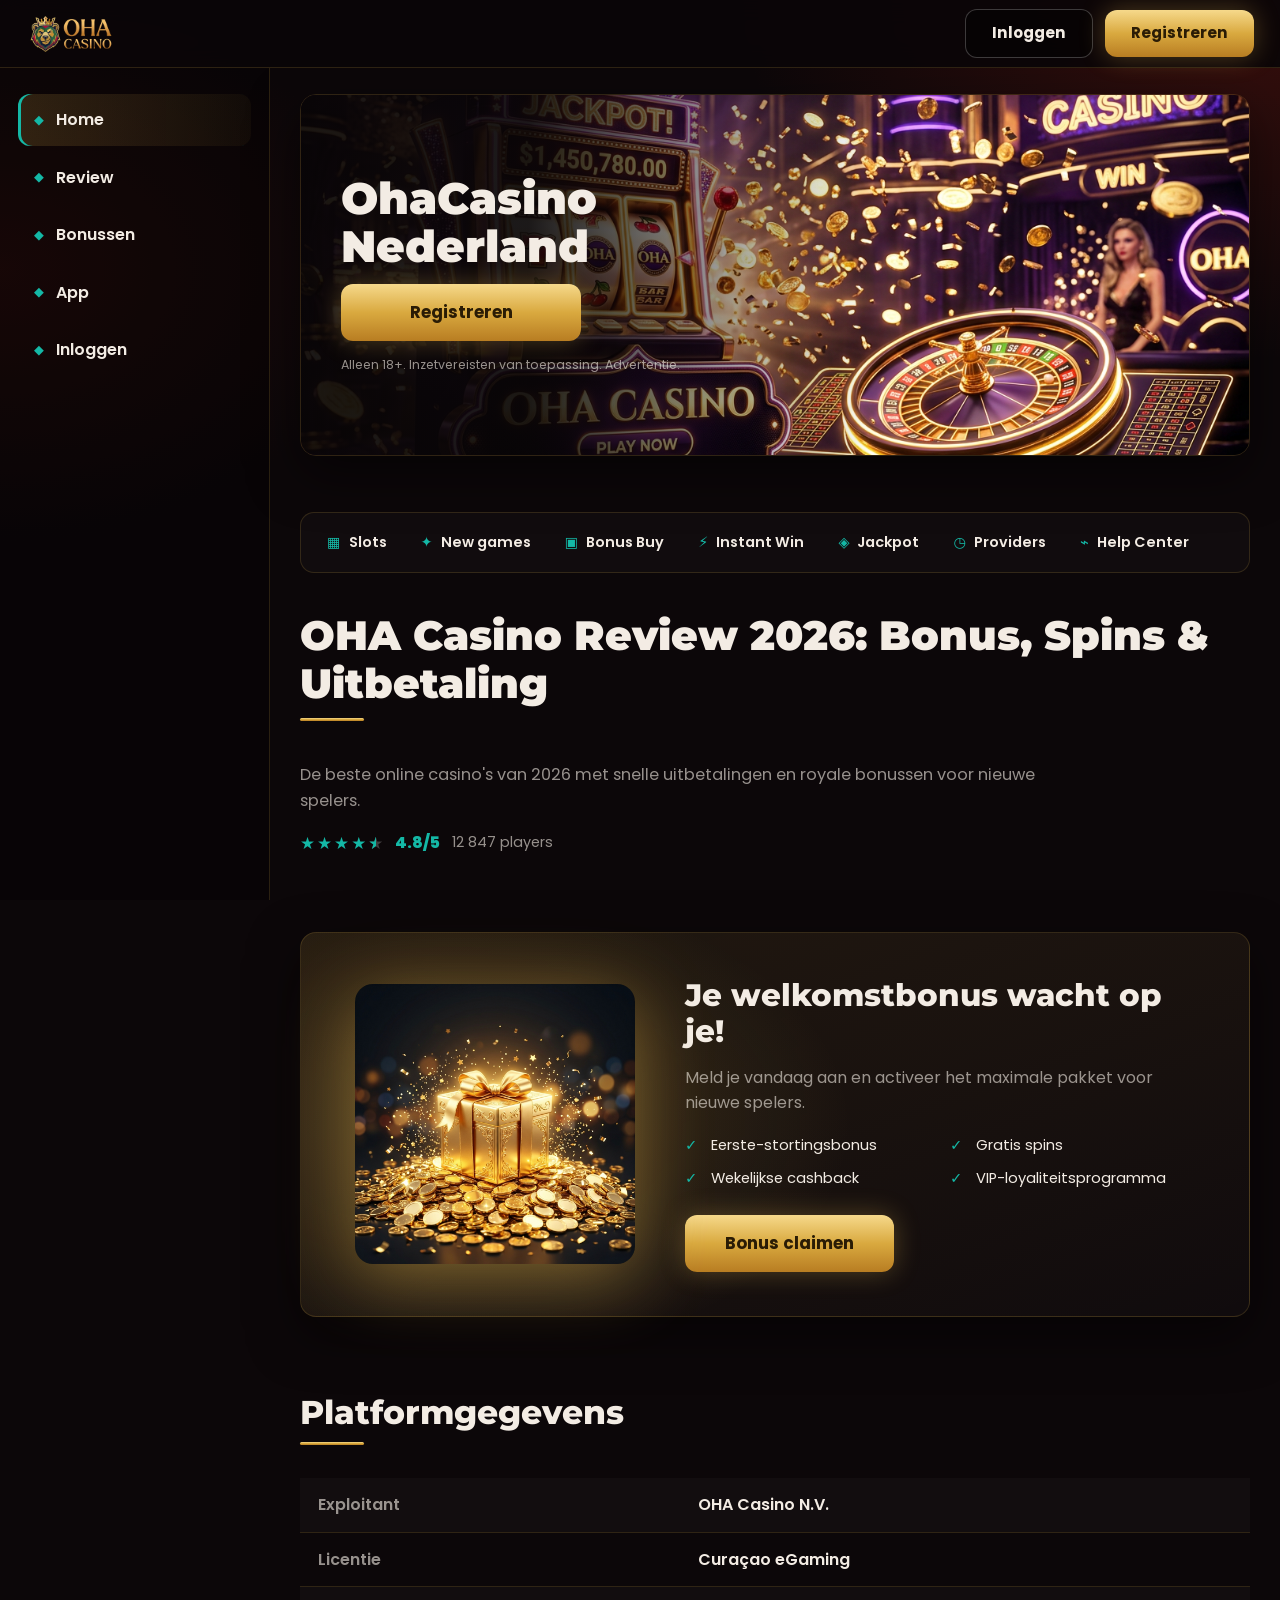
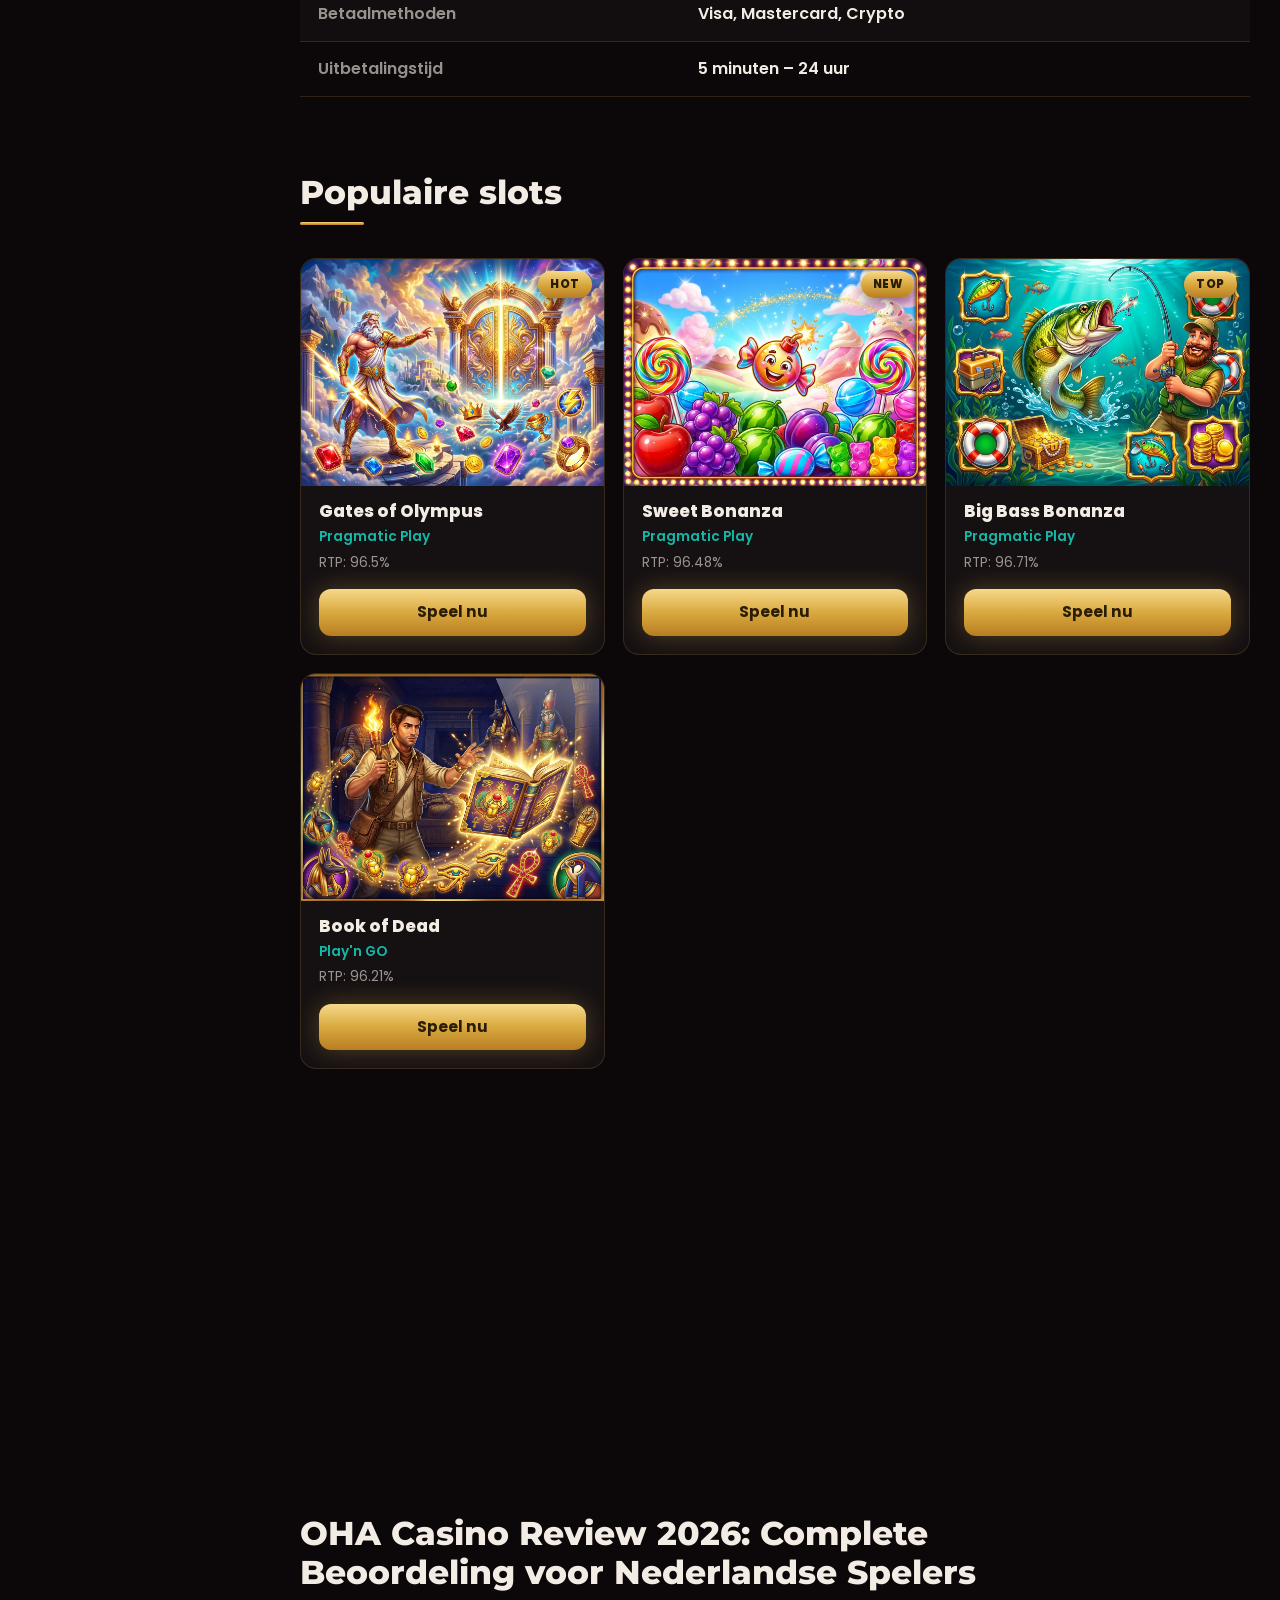
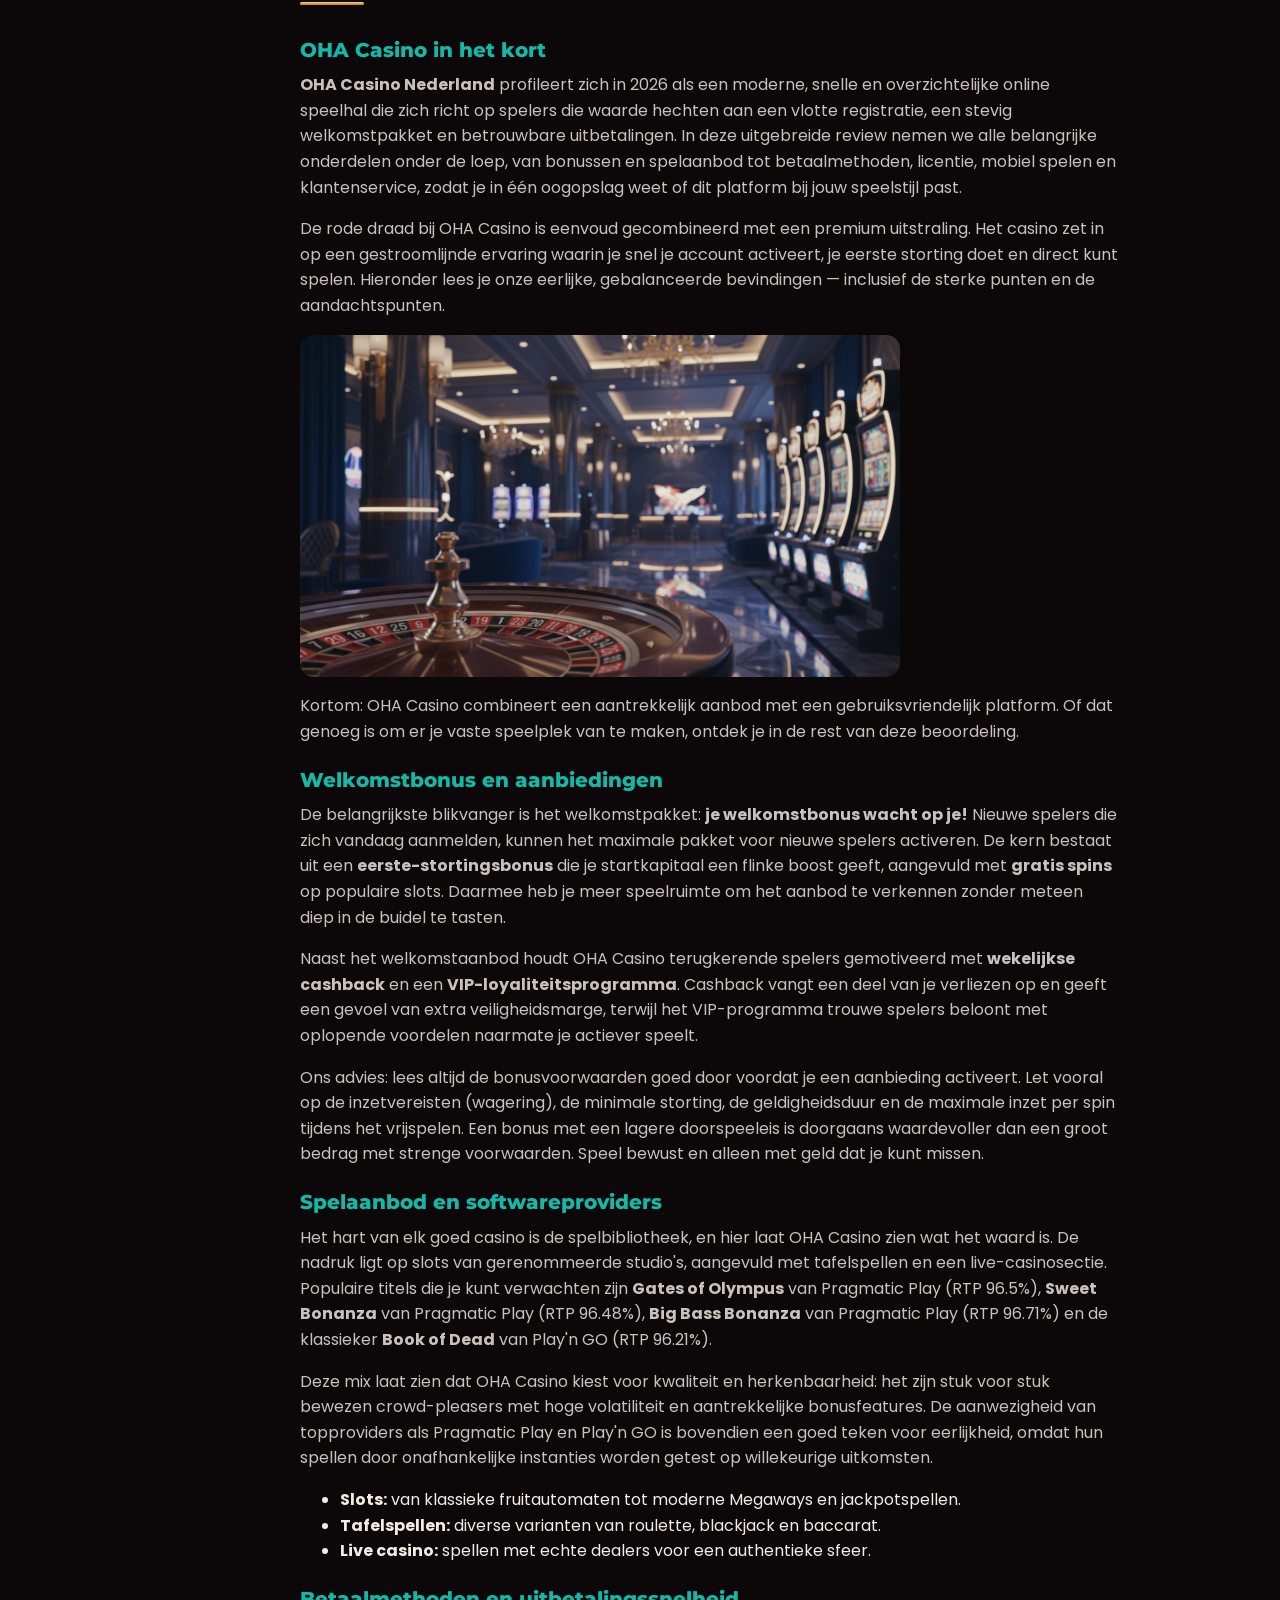
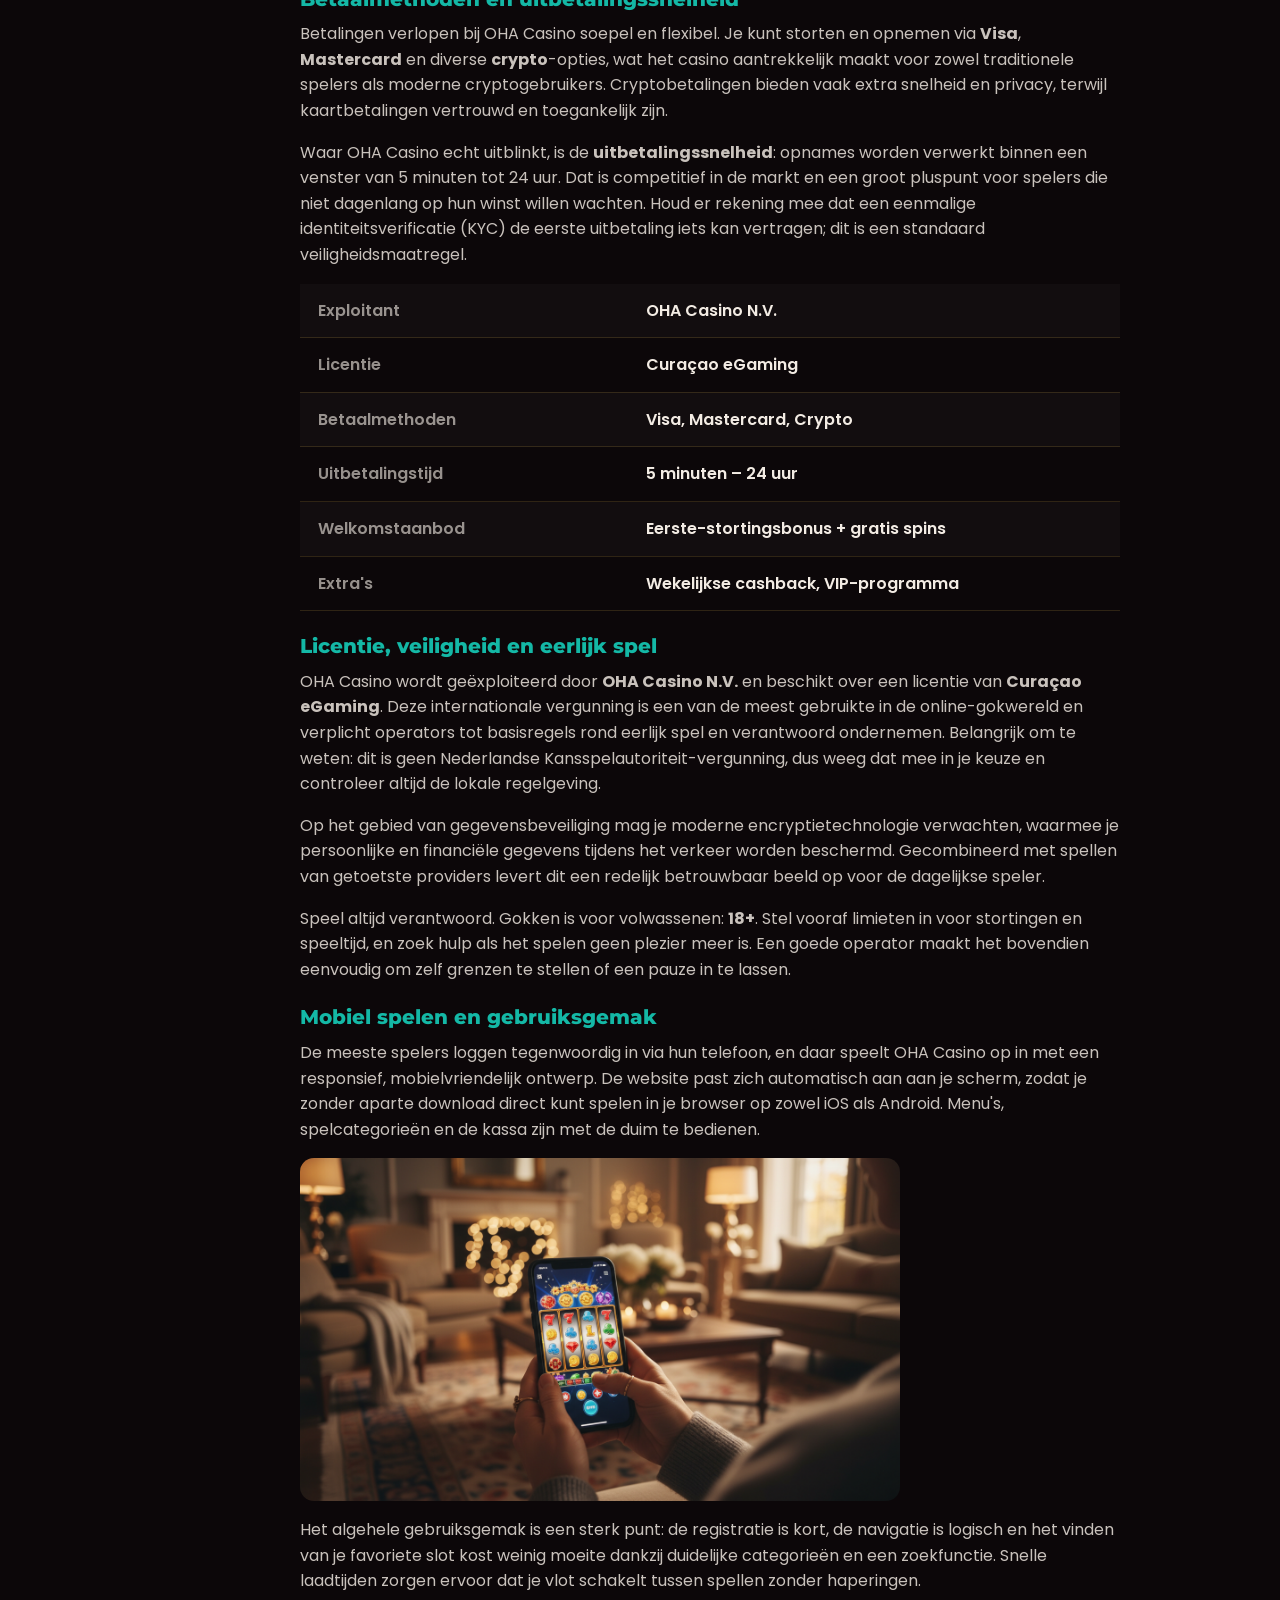
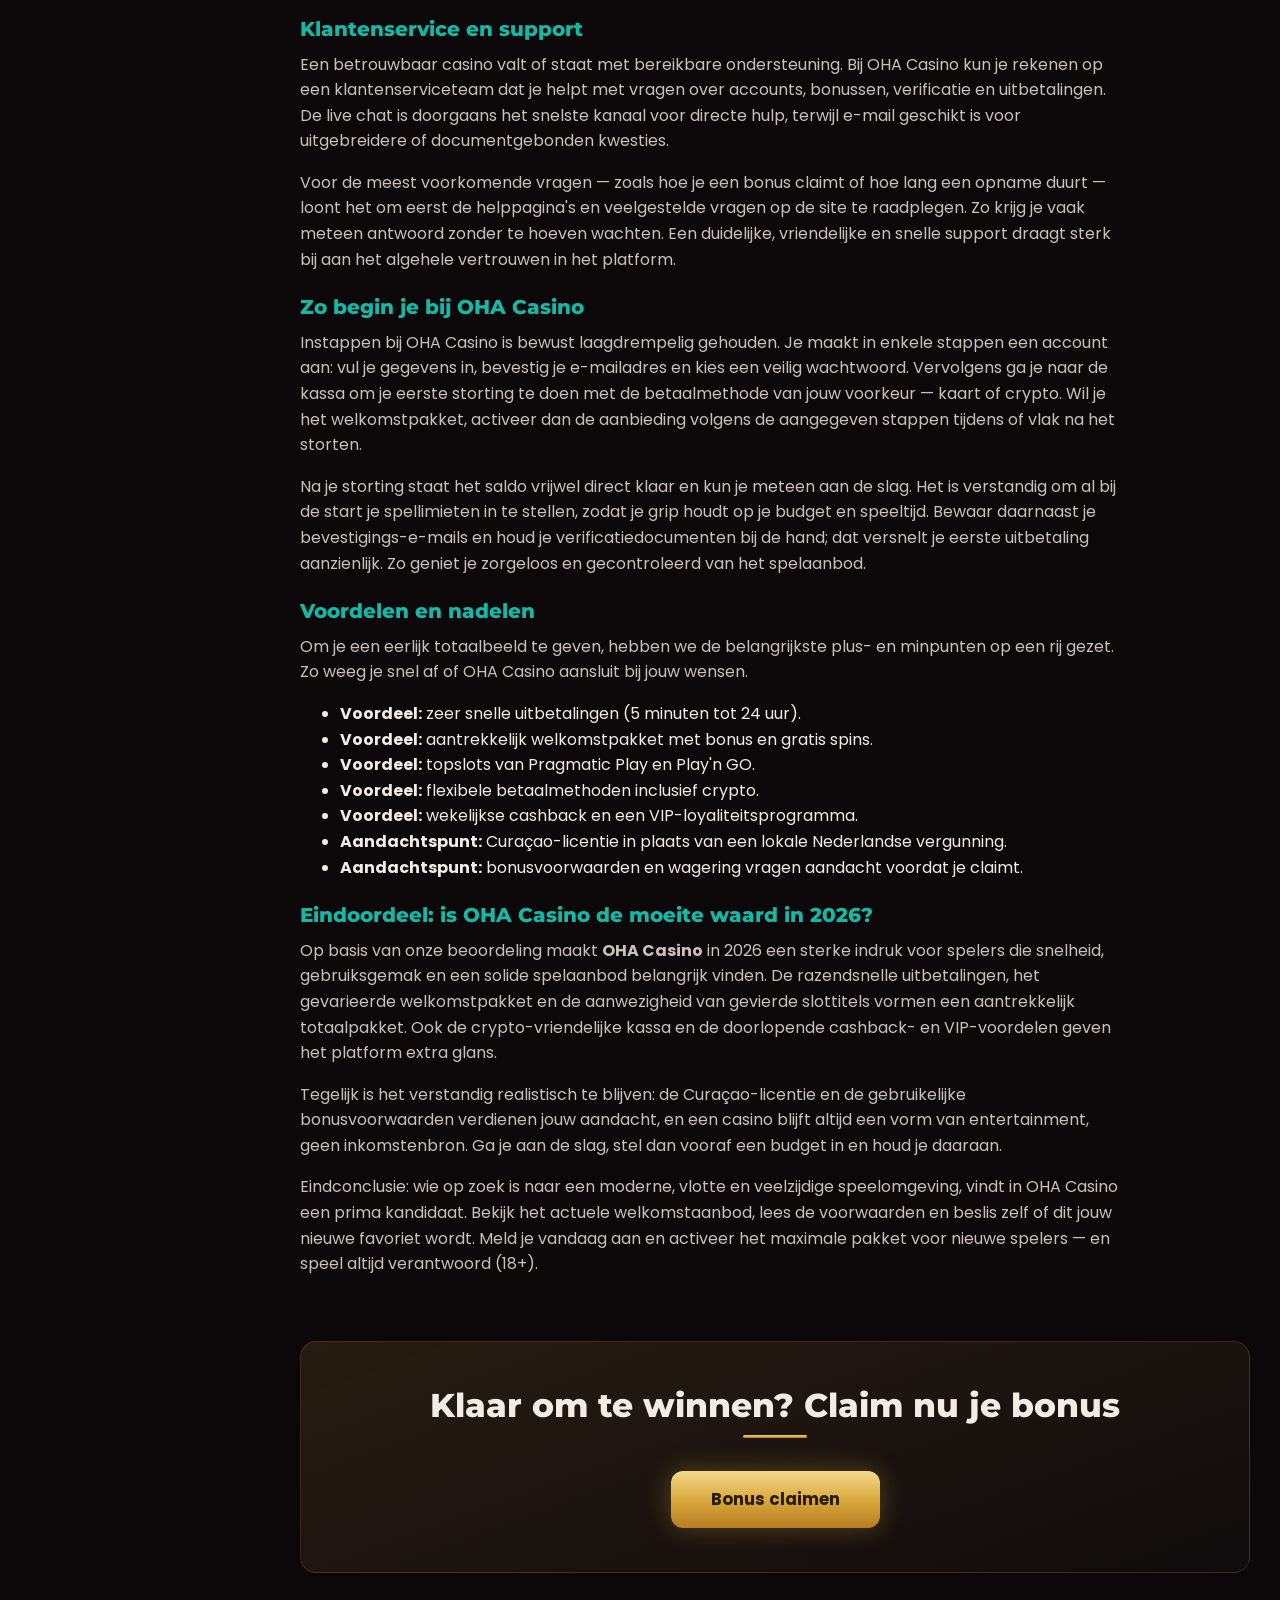
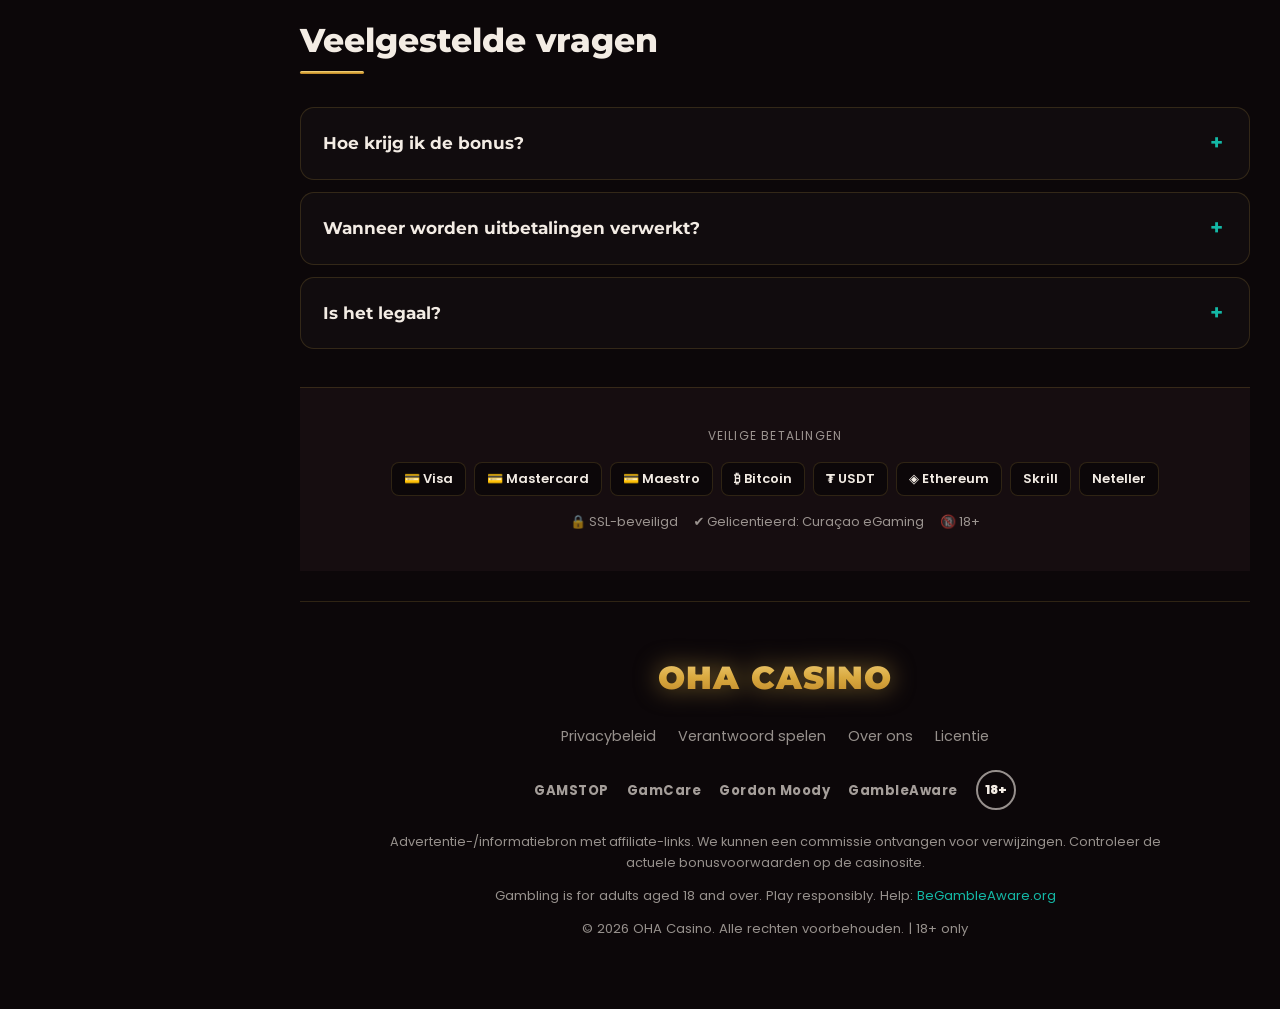
==== nl-nl/index.html @ 47802afe "drop" ====
<!DOCTYPE html>
<html lang="nl-NL">
<head>
  <script>document.documentElement.classList.add('js')</script>
  <meta charset="UTF-8" />
  <meta name="viewport" content="width=device-width, initial-scale=1.0" />
  <title>OHA Casino Review 2026: Bonus, Spins & Uitbetaling</title>
  <meta name="description" content="Ontdek onze OHA Casino review 2026: welkomstbonus, gratis spins, snelle uitbetalingen en topslots. Meld je vandaag aan en pak je nieuwe spelerspakket nu!" />

  <link rel="canonical" href="https://www.drwooow.com/" />
  <link rel="alternate" hreflang="x-default" href="https://www.drwooow.com/" />
  <link rel="alternate" hreflang="nl-NL" href="https://ohacasinoreview.com/nl-nl/" />
  
  <meta property="og:type" content="website" />
  <meta property="og:title" content="OHA Casino Review 2026: Bonus, Spins & Uitbetaling" />
  <meta name="robots" content="noarchive" />
  <meta property="og:description" content="Ontdek onze OHA Casino review 2026: welkomstbonus, gratis spins, snelle uitbetalingen en topslots. Meld je vandaag aan en pak je nieuwe spelerspakket nu!" />
  <meta property="og:url" content="https://ohacasinoreview.com/" />
  <meta property="og:image" content="https://ohacasinoreview.com/img/hero.png" />
  <meta property="og:locale" content="nl_NL" />
  <meta name="twitter:card" content="summary_large_image" />
  <meta name="twitter:title" content="OHA Casino Review 2026: Bonus, Spins & Uitbetaling" />
  <meta name="twitter:description" content="Ontdek onze OHA Casino review 2026: welkomstbonus, gratis spins, snelle uitbetalingen en topslots. Meld je vandaag aan en pak je nieuwe spelerspakket nu!" />
  <meta name="twitter:image" content="https://ohacasinoreview.com/img/hero.png" />
  <script type="application/ld+json">{"@context":"https://schema.org","@graph":[{"@type":"Organization","name":"OHA Casino","description":"OHA Casino: eerlijke review 2026, welkomstbonus, snelle uitbetalingen en de beste gelicentieerde casino's. Registreer in een minuut.","url":"https://ohacasinoreview.com/","logo":"https://ohacasinoreview.com/img/logo.png"},{"@type":"FAQPage","mainEntity":[{"@type":"Question","name":"Hoe krijg ik de bonus?","acceptedAnswer":{"@type":"Answer","text":"Meld je aan via de knop en doe je eerste storting — de bonus wordt automatisch bijgeschreven."}},{"@type":"Question","name":"Wanneer worden uitbetalingen verwerkt?","acceptedAnswer":{"@type":"Answer","text":"Opnames duren meestal 5 minuten tot 24 uur."}},{"@type":"Question","name":"Is het legaal?","acceptedAnswer":{"@type":"Answer","text":"We vermelden alleen gelicentieerde casino's. Gokken is alleen voor 18+."}}]}]}</script>
  <link rel="icon" href="img/favicon.png" />
  <link rel="preconnect" href="https://fonts.googleapis.com" />
  <link rel="preconnect" href="https://fonts.gstatic.com" crossorigin />
  <link rel="stylesheet" href="https://fonts.googleapis.com/css2?family=Poppins:wght@400;500;600;700;800&family=Montserrat:wght@700;800;900&display=swap" />
  <link rel="stylesheet" href="/style.css" />
  
<style>
.xbar{position:relative;display:flex;align-items:center;justify-content:center;gap:8px 12px;flex-wrap:wrap;padding:11px 42px;background:linear-gradient(90deg,var(--primary,#f0c040),var(--accent,#e23b5a));color:#111;font-size:14px;font-weight:600;text-align:center;line-height:1.35}
.xbar-code{display:inline-flex;align-items:center;gap:6px;background:rgba(0,0,0,.22);color:#fff;border:1px dashed rgba(255,255,255,.55);padding:3px 11px;border-radius:7px;letter-spacing:1px;font:inherit;font-weight:800;cursor:pointer}
.xbar-code:hover{background:rgba(0,0,0,.34)}
.xbar-code .ci{font-size:12px;opacity:.85}
.xbar-btn{background:#111;color:#fff;padding:7px 16px;border-radius:999px;text-decoration:none;font-weight:700;font-size:13px;white-space:nowrap}
.xbar-x{position:absolute;right:12px;top:9px;background:transparent;border:none;color:inherit;font-size:22px;line-height:1;cursor:pointer;opacity:.65}
.xbar-hide{display:none!important}
.xtrust{padding:32px 5vw;background:var(--bg-soft,#1d1530);border-top:1px solid var(--border,rgba(255,255,255,.08))}
.xtrust-inner{max-width:1100px;margin:0 auto;display:flex;flex-direction:column;gap:16px;align-items:center;text-align:center}
.xtrust-title{font-size:12px;text-transform:uppercase;letter-spacing:1.2px;color:var(--muted,#8b82a0)}
.xpay{display:flex;flex-wrap:wrap;gap:8px;justify-content:center}
.xpay span{background:var(--bg,#120c1c);border:1px solid var(--border,rgba(255,255,255,.14));border-radius:8px;padding:6px 12px;font-size:13px;font-weight:600;color:var(--text,#ece8f5)}
.xbadges{display:flex;flex-wrap:wrap;gap:16px;justify-content:center;align-items:center;color:var(--muted,#9a92ac);font-size:13px}
.xbadges .xb{display:inline-flex;align-items:center;gap:6px}
@media(max-width:600px){.xbar{font-size:12.5px;padding:10px 38px 12px}.xbar-txt{flex-basis:100%}.xbar-x{right:8px;top:8px}}
</style><style id="color-override">:root{--primary:#14b8a6;--accent:#38bdf8;}</style><style>.logo .xlogo{height:36px;width:auto;max-width:190px;object-fit:contain;display:inline-block;vertical-align:middle}.logo.has-logo .brand-name,.logo.has-logo .logo-mark{display:none}</style></head>
<body>
  <!-- Top header bar -->
  <header class="site-header">
    <div class="header-inner">
      <a class="logo has-logo" href="#"><img class="xlogo" src="/img/logo.webp" alt="OHA Casino"><span class="brand-name">OHA Casino</span></a>
      <div class="header-actions">
        <a class="btn btn-ghost" href="https://xtsplkmost.com/8BPU?sub1=ohacasinoreview.com" rel="nofollow noopener" target="_blank">Inloggen</a>
        <a class="btn btn-primary" href="https://xtsplkmost.com/8BPU?sub1=ohacasinoreview.com" rel="nofollow noopener" target="_blank">Registreren</a>
      </div>
      <button class="nav-burger" type="button" aria-label="Menu" aria-expanded="false" aria-controls="site-nav">
        <span class="burger-open">☰</span>
        <span class="burger-close">✕</span>
      </button>
    </div>
  </header>

  <div class="layout">
    <!-- Left sidebar -->
    <aside class="sidebar" id="site-nav">
      <a class="logo sidebar-logo" href="#"><span class="brand-name">OHA Casino</span></a>
      <nav class="side-nav">
        
        <a href="index.html"><span class="ico">◆</span><span>Home</span></a>
        
        <a href="review.html"><span class="ico">◆</span><span>Review</span></a>
        
        <a href="bonuses.html"><span class="ico">◆</span><span>Bonussen</span></a>
        
        <a href="app.html"><span class="ico">◆</span><span>App</span></a>
        
        <a href="login.html"><span class="ico">◆</span><span>Inloggen</span></a>
        
      </nav>
    </aside>

    <!-- Main content column -->
    <main class="main">

      <!-- HERO banner -->
      <section class="hero reveal">
        <div class="hero-banner">
          <img class="hero-bg" src="/img/hero.png" alt="OHA Casino" />
          <div class="hero-overlay">
            <div class="hero-title">OhaCasino Nederland</div>
            <a class="btn btn-primary btn-lg pulse" href="https://xtsplkmost.com/8BPU?sub1=ohacasinoreview.com" rel="nofollow noopener" target="_blank">Registreren</a>
            <p class="terms">Alleen 18+. Inzetvereisten van toepassing. Advertentie.</p>
          </div>
        </div>
      </section>

      <!-- Category chips (theme-static quick links) -->
      <nav class="chip-bar" aria-label="Game categories">
        <a class="chip" href="https://xtsplkmost.com/8BPU?sub1=ohacasinoreview.com" rel="nofollow noopener" target="_blank"><span class="ico">▦</span> Slots</a>
        <a class="chip" href="https://xtsplkmost.com/8BPU?sub1=ohacasinoreview.com" rel="nofollow noopener" target="_blank"><span class="ico">✦</span> New games</a>
        <a class="chip" href="https://xtsplkmost.com/8BPU?sub1=ohacasinoreview.com" rel="nofollow noopener" target="_blank"><span class="ico">▣</span> Bonus Buy</a>
        <a class="chip" href="https://xtsplkmost.com/8BPU?sub1=ohacasinoreview.com" rel="nofollow noopener" target="_blank"><span class="ico">⚡</span> Instant Win</a>
        <a class="chip" href="https://xtsplkmost.com/8BPU?sub1=ohacasinoreview.com" rel="nofollow noopener" target="_blank"><span class="ico">◈</span> Jackpot</a>
        <a class="chip" href="https://xtsplkmost.com/8BPU?sub1=ohacasinoreview.com" rel="nofollow noopener" target="_blank"><span class="ico">◷</span> Providers</a>
        <a class="chip" href="https://xtsplkmost.com/8BPU?sub1=ohacasinoreview.com" rel="nofollow noopener" target="_blank"><span class="ico">⌁</span> Help Center</a>
      </nav>

      <!-- ARTICLE intro -->
      <section class="article-intro reveal">
        <h1 class="big-title">OHA Casino Review 2026: Bonus, Spins & Uitbetaling</h1>
        <p class="lead">De beste online casino's van 2026 met snelle uitbetalingen en royale bonussen voor nieuwe spelers.</p>
        <div class="rating-row">
          <div class="stars" data-rating="4.8"></div>
          <span class="rating-num">4.8/5</span>
          <span class="rating-count">12 847 players</span>
        </div>
      </section>


      <!-- BONUS BLOCK -->
      <section class="bonus-block reveal" id="bonus">
        <div class="bonus-block-inner">
          <div class="bonus-media">
            <img src="/img/bonus.png" alt="Je welkomstbonus wacht op je!" />
          </div>
          <div class="bonus-content">
            <h2>Je welkomstbonus wacht op je!</h2>
            <p class="bonus-block-text">Meld je vandaag aan en activeer het maximale pakket voor nieuwe spelers.</p>
            <ul class="bonus-list">
              
              <li>Eerste-stortingsbonus</li>
              
              <li>Gratis spins</li>
              
              <li>Wekelijkse cashback</li>
              
              <li>VIP-loyaliteitsprogramma</li>
              
            </ul>
            <a class="btn btn-primary btn-lg" href="https://xtsplkmost.com/8BPU?sub1=ohacasinoreview.com" rel="nofollow noopener" target="_blank">Bonus claimen</a>
          </div>
        </div>
      </section>

      <!-- SPECS -->
      <section class="specs reveal">
        <h2>Platformgegevens</h2>
        <div class="specs-wrap">
          <table class="specs-table">
            <tbody>
              
              <tr>
                <th>Exploitant</th>
                <td>OHA Casino N.V.</td>
              </tr>
              
              <tr>
                <th>Licentie</th>
                <td>Curaçao eGaming</td>
              </tr>
              
              <tr>
                <th>Betaalmethoden</th>
                <td>Visa, Mastercard, Crypto</td>
              </tr>
              
              <tr>
                <th>Uitbetalingstijd</th>
                <td>5 minuten – 24 uur</td>
              </tr>
              
            </tbody>
          </table>
        </div>
      </section>

      <!-- POPULAR SLOTS -->
      <section class="slots reveal" id="top">
        <h2>Populaire slots</h2>
        <div class="slots-grid">
          
          <article class="slot-card">
            <div class="slot-thumb">
              <img src="/img/slot1.png" alt="Gates of Olympus" />
              <span class="slot-badge">HOT</span>
            </div>
            <div class="slot-info">
              <h3>Gates of Olympus</h3>
              <span class="slot-provider">Pragmatic Play</span>
              <span class="slot-rtp">RTP: 96.5%</span>
            </div>
            <a class="btn btn-primary slot-cta" href="https://xtsplkmost.com/8BPU?sub1=ohacasinoreview.com" rel="nofollow noopener" target="_blank">Speel nu</a>
          </article>
          
          <article class="slot-card">
            <div class="slot-thumb">
              <img src="/img/slot2.png" alt="Sweet Bonanza" />
              <span class="slot-badge">NEW</span>
            </div>
            <div class="slot-info">
              <h3>Sweet Bonanza</h3>
              <span class="slot-provider">Pragmatic Play</span>
              <span class="slot-rtp">RTP: 96.48%</span>
            </div>
            <a class="btn btn-primary slot-cta" href="https://xtsplkmost.com/8BPU?sub1=ohacasinoreview.com" rel="nofollow noopener" target="_blank">Speel nu</a>
          </article>
          
          <article class="slot-card">
            <div class="slot-thumb">
              <img src="/img/slot3.png" alt="Big Bass Bonanza" />
              <span class="slot-badge">TOP</span>
            </div>
            <div class="slot-info">
              <h3>Big Bass Bonanza</h3>
              <span class="slot-provider">Pragmatic Play</span>
              <span class="slot-rtp">RTP: 96.71%</span>
            </div>
            <a class="btn btn-primary slot-cta" href="https://xtsplkmost.com/8BPU?sub1=ohacasinoreview.com" rel="nofollow noopener" target="_blank">Speel nu</a>
          </article>
          
          <article class="slot-card">
            <div class="slot-thumb">
              <img src="/img/slot4.png" alt="Book of Dead" />
              
            </div>
            <div class="slot-info">
              <h3>Book of Dead</h3>
              <span class="slot-provider">Play'n GO</span>
              <span class="slot-rtp">RTP: 96.21%</span>
            </div>
            <a class="btn btn-primary slot-cta" href="https://xtsplkmost.com/8BPU?sub1=ohacasinoreview.com" rel="nofollow noopener" target="_blank">Speel nu</a>
          </article>
          
        </div>
      </section>

      <!-- REVIEWS -->
      <section class="reviews reveal" id="reviews">
        <h2>Wat spelers zeggen</h2>
        <div class="reviews-grid">
          
          <article class="review-card">
            <div class="review-head">
              <div class="avatar">AM</div>
              <div class="review-meta">
                <span class="review-name">Alex M.</span>
                <span class="review-date"></span>
              </div>
            </div>
            <div class="stars" data-rating="5"></div>
            <p class="review-text">Mijn winst binnen 10 minuten opgenomen. Bonus makkelijk vrij te spelen, alles eerlijk.</p>
          </article>
          
          <article class="review-card">
            <div class="review-head">
              <div class="avatar">MK</div>
              <div class="review-meta">
                <span class="review-name">Marina K.</span>
                <span class="review-date"></span>
              </div>
            </div>
            <div class="stars" data-rating="5"></div>
            <p class="review-text">Enorme selectie slots en 24/7 support. Aanrader voor beginners.</p>
          </article>
          
          <article class="review-card">
            <div class="review-head">
              <div class="avatar">DV</div>
              <div class="review-meta">
                <span class="review-name">Dmitry V.</span>
                <span class="review-date"></span>
              </div>
            </div>
            <div class="stars" data-rating="4"></div>
            <p class="review-text">Gratis spins kwamen direct na de storting. Mobiele versie is top.</p>
          </article>
          
        </div>
      </section>

      <!-- ARTICLE -->
      <section class="article reveal">
        <h2 class="article-title">OHA Casino Review 2026: Complete Beoordeling voor Nederlandse Spelers</h2>
        
        <div class="article-block">
          <h3>OHA Casino in het kort</h3>
          <p><strong>OHA Casino Nederland</strong> profileert zich in 2026 als een moderne, snelle en overzichtelijke online speelhal die zich richt op spelers die waarde hechten aan een vlotte registratie, een stevig welkomstpakket en betrouwbare uitbetalingen. In deze uitgebreide review nemen we alle belangrijke onderdelen onder de loep, van bonussen en spelaanbod tot betaalmethoden, licentie, mobiel spelen en klantenservice, zodat je in één oogopslag weet of dit platform bij jouw speelstijl past.</p><p>De rode draad bij OHA Casino is eenvoud gecombineerd met een premium uitstraling. Het casino zet in op een gestroomlijnde ervaring waarin je snel je account activeert, je eerste storting doet en direct kunt spelen. Hieronder lees je onze eerlijke, gebalanceerde bevindingen — inclusief de sterke punten en de aandachtspunten.</p><img src="/img/home_article1.png" alt="Sfeervolle premium online casino omgeving met roulette en speelautomaten" style="width:100%;max-width:600px;border-radius:14px;margin:16px 0;display:block" /><p>Kortom: OHA Casino combineert een aantrekkelijk aanbod met een gebruiksvriendelijk platform. Of dat genoeg is om er je vaste speelplek van te maken, ontdek je in de rest van deze beoordeling.</p>
        </div>
        
        <div class="article-block">
          <h3>Welkomstbonus en aanbiedingen</h3>
          <p>De belangrijkste blikvanger is het welkomstpakket: <strong>je welkomstbonus wacht op je!</strong> Nieuwe spelers die zich vandaag aanmelden, kunnen het maximale pakket voor nieuwe spelers activeren. De kern bestaat uit een <strong>eerste-stortingsbonus</strong> die je startkapitaal een flinke boost geeft, aangevuld met <strong>gratis spins</strong> op populaire slots. Daarmee heb je meer speelruimte om het aanbod te verkennen zonder meteen diep in de buidel te tasten.</p><p>Naast het welkomstaanbod houdt OHA Casino terugkerende spelers gemotiveerd met <strong>wekelijkse cashback</strong> en een <strong>VIP-loyaliteitsprogramma</strong>. Cashback vangt een deel van je verliezen op en geeft een gevoel van extra veiligheidsmarge, terwijl het VIP-programma trouwe spelers beloont met oplopende voordelen naarmate je actiever speelt.</p><p>Ons advies: lees altijd de bonusvoorwaarden goed door voordat je een aanbieding activeert. Let vooral op de inzetvereisten (wagering), de minimale storting, de geldigheidsduur en de maximale inzet per spin tijdens het vrijspelen. Een bonus met een lagere doorspeeleis is doorgaans waardevoller dan een groot bedrag met strenge voorwaarden. Speel bewust en alleen met geld dat je kunt missen.</p>
        </div>
        
        <div class="article-block">
          <h3>Spelaanbod en softwareproviders</h3>
          <p>Het hart van elk goed casino is de spelbibliotheek, en hier laat OHA Casino zien wat het waard is. De nadruk ligt op slots van gerenommeerde studio's, aangevuld met tafelspellen en een live-casinosectie. Populaire titels die je kunt verwachten zijn <strong>Gates of Olympus</strong> van Pragmatic Play (RTP 96.5%), <strong>Sweet Bonanza</strong> van Pragmatic Play (RTP 96.48%), <strong>Big Bass Bonanza</strong> van Pragmatic Play (RTP 96.71%) en de klassieker <strong>Book of Dead</strong> van Play'n GO (RTP 96.21%).</p><p>Deze mix laat zien dat OHA Casino kiest voor kwaliteit en herkenbaarheid: het zijn stuk voor stuk bewezen crowd-pleasers met hoge volatiliteit en aantrekkelijke bonusfeatures. De aanwezigheid van topproviders als Pragmatic Play en Play'n GO is bovendien een goed teken voor eerlijkheid, omdat hun spellen door onafhankelijke instanties worden getest op willekeurige uitkomsten.</p><ul><li><strong>Slots:</strong> van klassieke fruitautomaten tot moderne Megaways en jackpotspellen.</li><li><strong>Tafelspellen:</strong> diverse varianten van roulette, blackjack en baccarat.</li><li><strong>Live casino:</strong> spellen met echte dealers voor een authentieke sfeer.</li></ul>
        </div>
        
        <div class="article-block">
          <h3>Betaalmethoden en uitbetalingssnelheid</h3>
          <p>Betalingen verlopen bij OHA Casino soepel en flexibel. Je kunt storten en opnemen via <strong>Visa</strong>, <strong>Mastercard</strong> en diverse <strong>crypto</strong>-opties, wat het casino aantrekkelijk maakt voor zowel traditionele spelers als moderne cryptogebruikers. Cryptobetalingen bieden vaak extra snelheid en privacy, terwijl kaartbetalingen vertrouwd en toegankelijk zijn.</p><p>Waar OHA Casino echt uitblinkt, is de <strong>uitbetalingssnelheid</strong>: opnames worden verwerkt binnen een venster van 5 minuten tot 24 uur. Dat is competitief in de markt en een groot pluspunt voor spelers die niet dagenlang op hun winst willen wachten. Houd er rekening mee dat een eenmalige identiteitsverificatie (KYC) de eerste uitbetaling iets kan vertragen; dit is een standaard veiligheidsmaatregel.</p><table class="specs-table"><tbody><tr><th>Exploitant</th><td>OHA Casino N.V.</td></tr><tr><th>Licentie</th><td>Curaçao eGaming</td></tr><tr><th>Betaalmethoden</th><td>Visa, Mastercard, Crypto</td></tr><tr><th>Uitbetalingstijd</th><td>5 minuten – 24 uur</td></tr><tr><th>Welkomstaanbod</th><td>Eerste-stortingsbonus + gratis spins</td></tr><tr><th>Extra's</th><td>Wekelijkse cashback, VIP-programma</td></tr></tbody></table>
        </div>
        
        <div class="article-block">
          <h3>Licentie, veiligheid en eerlijk spel</h3>
          <p>OHA Casino wordt geëxploiteerd door <strong>OHA Casino N.V.</strong> en beschikt over een licentie van <strong>Curaçao eGaming</strong>. Deze internationale vergunning is een van de meest gebruikte in de online-gokwereld en verplicht operators tot basisregels rond eerlijk spel en verantwoord ondernemen. Belangrijk om te weten: dit is geen Nederlandse Kansspelautoriteit-vergunning, dus weeg dat mee in je keuze en controleer altijd de lokale regelgeving.</p><p>Op het gebied van gegevensbeveiliging mag je moderne encryptietechnologie verwachten, waarmee je persoonlijke en financiële gegevens tijdens het verkeer worden beschermd. Gecombineerd met spellen van getoetste providers levert dit een redelijk betrouwbaar beeld op voor de dagelijkse speler.</p><p>Speel altijd verantwoord. Gokken is voor volwassenen: <strong>18+</strong>. Stel vooraf limieten in voor stortingen en speeltijd, en zoek hulp als het spelen geen plezier meer is. Een goede operator maakt het bovendien eenvoudig om zelf grenzen te stellen of een pauze in te lassen.</p>
        </div>
        
        <div class="article-block">
          <h3>Mobiel spelen en gebruiksgemak</h3>
          <p>De meeste spelers loggen tegenwoordig in via hun telefoon, en daar speelt OHA Casino op in met een responsief, mobielvriendelijk ontwerp. De website past zich automatisch aan aan je scherm, zodat je zonder aparte download direct kunt spelen in je browser op zowel iOS als Android. Menu's, spelcategorieën en de kassa zijn met de duim te bedienen.</p><img src="/img/home_article2.png" alt="Speler geniet van mobiel casinospel op een smartphone in een luxe interieur" style="width:100%;max-width:600px;border-radius:14px;margin:16px 0;display:block" /><p>Het algehele gebruiksgemak is een sterk punt: de registratie is kort, de navigatie is logisch en het vinden van je favoriete slot kost weinig moeite dankzij duidelijke categorieën en een zoekfunctie. Snelle laadtijden zorgen ervoor dat je vlot schakelt tussen spellen zonder haperingen.</p>
        </div>
        
        <div class="article-block">
          <h3>Klantenservice en support</h3>
          <p>Een betrouwbaar casino valt of staat met bereikbare ondersteuning. Bij OHA Casino kun je rekenen op een klantenserviceteam dat je helpt met vragen over accounts, bonussen, verificatie en uitbetalingen. De live chat is doorgaans het snelste kanaal voor directe hulp, terwijl e-mail geschikt is voor uitgebreidere of documentgebonden kwesties.</p><p>Voor de meest voorkomende vragen — zoals hoe je een bonus claimt of hoe lang een opname duurt — loont het om eerst de helppagina's en veelgestelde vragen op de site te raadplegen. Zo krijg je vaak meteen antwoord zonder te hoeven wachten. Een duidelijke, vriendelijke en snelle support draagt sterk bij aan het algehele vertrouwen in het platform.</p>
        </div>
        
        <div class="article-block">
          <h3>Zo begin je bij OHA Casino</h3>
          <p>Instappen bij OHA Casino is bewust laagdrempelig gehouden. Je maakt in enkele stappen een account aan: vul je gegevens in, bevestig je e-mailadres en kies een veilig wachtwoord. Vervolgens ga je naar de kassa om je eerste storting te doen met de betaalmethode van jouw voorkeur — kaart of crypto. Wil je het welkomstpakket, activeer dan de aanbieding volgens de aangegeven stappen tijdens of vlak na het storten.</p><p>Na je storting staat het saldo vrijwel direct klaar en kun je meteen aan de slag. Het is verstandig om al bij de start je spellimieten in te stellen, zodat je grip houdt op je budget en speeltijd. Bewaar daarnaast je bevestigings-e-mails en houd je verificatiedocumenten bij de hand; dat versnelt je eerste uitbetaling aanzienlijk. Zo geniet je zorgeloos en gecontroleerd van het spelaanbod.</p>
        </div>
        
        <div class="article-block">
          <h3>Voordelen en nadelen</h3>
          <p>Om je een eerlijk totaalbeeld te geven, hebben we de belangrijkste plus- en minpunten op een rij gezet. Zo weeg je snel af of OHA Casino aansluit bij jouw wensen.</p><ul><li><strong>Voordeel:</strong> zeer snelle uitbetalingen (5 minuten tot 24 uur).</li><li><strong>Voordeel:</strong> aantrekkelijk welkomstpakket met bonus en gratis spins.</li><li><strong>Voordeel:</strong> topslots van Pragmatic Play en Play'n GO.</li><li><strong>Voordeel:</strong> flexibele betaalmethoden inclusief crypto.</li><li><strong>Voordeel:</strong> wekelijkse cashback en een VIP-loyaliteitsprogramma.</li><li><strong>Aandachtspunt:</strong> Curaçao-licentie in plaats van een lokale Nederlandse vergunning.</li><li><strong>Aandachtspunt:</strong> bonusvoorwaarden en wagering vragen aandacht voordat je claimt.</li></ul>
        </div>
        
        <div class="article-block">
          <h3>Eindoordeel: is OHA Casino de moeite waard in 2026?</h3>
          <p>Op basis van onze beoordeling maakt <strong>OHA Casino</strong> in 2026 een sterke indruk voor spelers die snelheid, gebruiksgemak en een solide spelaanbod belangrijk vinden. De razendsnelle uitbetalingen, het gevarieerde welkomstpakket en de aanwezigheid van gevierde slottitels vormen een aantrekkelijk totaalpakket. Ook de crypto-vriendelijke kassa en de doorlopende cashback- en VIP-voordelen geven het platform extra glans.</p><p>Tegelijk is het verstandig realistisch te blijven: de Curaçao-licentie en de gebruikelijke bonusvoorwaarden verdienen jouw aandacht, en een casino blijft altijd een vorm van entertainment, geen inkomstenbron. Ga je aan de slag, stel dan vooraf een budget in en houd je daaraan.</p><p>Eindconclusie: wie op zoek is naar een moderne, vlotte en veelzijdige speelomgeving, vindt in OHA Casino een prima kandidaat. Bekijk het actuele welkomstaanbod, lees de voorwaarden en beslis zelf of dit jouw nieuwe favoriet wordt. Meld je vandaag aan en activeer het maximale pakket voor nieuwe spelers — en speel altijd verantwoord (18+).</p>
        </div>
        
      </section>

      <!-- FINAL CTA -->
      <section class="cta-final reveal">
        <h2>Klaar om te winnen? Claim nu je bonus</h2>
        <a class="btn btn-primary btn-lg pulse" href="https://xtsplkmost.com/8BPU?sub1=ohacasinoreview.com" rel="nofollow noopener" target="_blank">Bonus claimen</a>
      </section>

      <!-- FAQ -->
      <section class="faq reveal" id="faq">
        <h2>Veelgestelde vragen</h2>
        <div class="faq-list">
          
          <details class="faq-item">
            <summary>Hoe krijg ik de bonus?</summary>
            <p>Meld je aan via de knop en doe je eerste storting — de bonus wordt automatisch bijgeschreven.</p>
          </details>
          
          <details class="faq-item">
            <summary>Wanneer worden uitbetalingen verwerkt?</summary>
            <p>Opnames duren meestal 5 minuten tot 24 uur.</p>
          </details>
          
          <details class="faq-item">
            <summary>Is het legaal?</summary>
            <p>We vermelden alleen gelicentieerde casino's. Gokken is alleen voor 18+.</p>
          </details>
          
        </div>
      </section>

      <!-- FOOTER -->
      <section class="xtrust"><div class="xtrust-inner"><div class="xtrust-title">Veilige betalingen</div><div class="xpay"><span>💳 Visa</span><span>💳 Mastercard</span><span>💳 Maestro</span><span>₿ Bitcoin</span><span>₮ USDT</span><span>◈ Ethereum</span><span>Skrill</span><span>Neteller</span></div><div class="xbadges"><span class="xb">🔒 SSL-beveiligd</span><span class="xb">✔ Gelicentieerd: Curaçao eGaming</span><span class="xb">🔞 18+</span></div></div></section><footer class="site-footer">
        <a class="logo footer-logo" href="#"><span class="brand-name">OHA Casino</span></a>
        <nav class="footer-links">
          
          <a href="#" rel="nofollow noopener" target="_blank">Privacybeleid</a>
          
          <a href="#" rel="nofollow noopener" target="_blank">Verantwoord spelen</a>
          
          <a href="#" rel="nofollow noopener" target="_blank">Over ons</a>
          
          <a href="#" rel="nofollow noopener" target="_blank">Licentie</a>
          
        </nav>
        <div class="reg-badges" aria-label="Responsible gaming">
          <span class="reg-badge">GAMSTOP</span>
          <span class="reg-badge">GamCare</span>
          <span class="reg-badge">Gordon Moody</span>
          <span class="reg-badge">GambleAware</span>
          <span class="badge-18">18+</span>
        </div>
        <p class="disclaimer">Advertentie-/informatiebron met affiliate-links. We kunnen een commissie ontvangen voor verwijzingen. Controleer de actuele bonusvoorwaarden op de casinosite.</p>
        <p class="responsible">
          Gambling is for adults aged 18 and over. Play responsibly.
          Help: <a href="https://www.begambleaware.org/" rel="nofollow noopener" target="_blank">BeGambleAware.org</a>
        </p>
        <p class="copyright">© 2026 OHA Casino. Alle rechten voorbehouden. | 18+ only</p>
      </footer>

    </main>
  </div>

  <!-- Sticky mobile CTA -->
  <div class="sticky-cta" aria-hidden="true">
    <a class="btn btn-primary pulse" href="https://xtsplkmost.com/8BPU?sub1=ohacasinoreview.com" rel="nofollow noopener" target="_blank">Bonus claimen</a>
  </div>

  <script src="/script.js"></script>
</body>
</html>
---- style.css ----
/* ===== megariches — dark luxury casino theme (sidebar + gold) ===== */
:root {
  --primary: #e7b94e;          /* gold */
  --accent: #c8881f;           /* deep gold */
  --bg: #0c0709;               /* near-black, warm */
  --bg-soft: #160d10;          /* panels */
  --text: #f3ece4;

  --gold-grad: linear-gradient(180deg, #f6d98b 0%, #d9a93f 50%, #b87d22 100%);
  --muted: rgba(243, 236, 228, 0.6);
  --border: rgba(231, 185, 78, 0.16);
  --card: rgba(255, 255, 255, 0.025);
  --card-2: rgba(255, 255, 255, 0.04);
  --radius: 16px;
  --shadow: 0 18px 50px rgba(0, 0, 0, 0.5);
  --glow-gold: 0 0 26px rgba(231, 185, 78, 0.3);
  --header-h: 68px;
  --side-w: 270px;
  --maxw: 1080px;
}

* { box-sizing: border-box; }
html { scroll-behavior: smooth; }

body {
  margin: 0;
  font-family: "Poppins", system-ui, -apple-system, Segoe UI, Roboto, sans-serif;
  color: var(--text);
  background:
    radial-gradient(900px 600px at 100% 0%, rgba(140, 30, 20, 0.35), transparent 60%),
    radial-gradient(700px 500px at 0% 30%, rgba(90, 20, 15, 0.28), transparent 55%),
    var(--bg);
  background-attachment: fixed;
  line-height: 1.6;
  -webkit-font-smoothing: antialiased;
  overflow-x: hidden;
}

h1, h2, h3 { line-height: 1.18; margin: 0 0 0.5em; font-weight: 800; }
h2 { font-family: "Montserrat", sans-serif; font-size: clamp(1.5rem, 2.6vw, 2.2rem); }
p { margin: 0 0 1em; }
a { color: inherit; text-decoration: none; }
img { max-width: 100%; display: block; }

/* ===== Buttons ===== */
.btn {
  display: inline-flex;
  align-items: center;
  justify-content: center;
  gap: 8px;
  padding: 11px 26px;
  border-radius: 12px;
  font-weight: 700;
  font-size: 0.95rem;
  cursor: pointer;
  border: none;
  transition: transform 0.15s ease, box-shadow 0.2s ease, filter 0.2s ease;
  white-space: nowrap;
}
.btn-primary {
  background: var(--gold-grad);
  color: #2a1c05;
  box-shadow: var(--glow-gold);
}
.btn-primary:hover { transform: translateY(-2px); filter: brightness(1.06); box-shadow: 0 0 36px rgba(231, 185, 78, 0.5); }
.btn-ghost {
  background: rgba(0, 0, 0, 0.35);
  color: var(--text);
  border: 1px solid rgba(255, 255, 255, 0.22);
}
.btn-ghost:hover { transform: translateY(-2px); border-color: var(--primary); color: var(--primary); }
.btn-lg { padding: 15px 40px; font-size: 1.05rem; }

@keyframes pulse-cta {
  0%, 100% { box-shadow: 0 0 0 0 rgba(231, 185, 78, 0.5); }
  50% { box-shadow: 0 0 0 12px rgba(231, 185, 78, 0); }
}
.pulse { animation: pulse-cta 1.9s ease-in-out infinite; }
@media (prefers-reduced-motion: reduce) { .pulse { animation: none; } }

/* ===== Logo — glowing gold brand wordmark ===== */
.logo { display: inline-flex; align-items: center; }
.brand-name {
  font-family: "Montserrat", sans-serif;
  font-weight: 900;
  font-size: 1.5rem;
  letter-spacing: 1px;
  text-transform: uppercase;
  background: var(--gold-grad);
  -webkit-background-clip: text;
  background-clip: text;
  -webkit-text-fill-color: transparent;
  color: transparent;
  filter: drop-shadow(0 0 12px rgba(231, 185, 78, 0.55));
  white-space: nowrap;
}
.sidebar-logo .brand-name { font-size: 1.75rem; }
.footer-logo .brand-name { font-size: 2rem; }

/* ===== Top header ===== */
.site-header {
  position: sticky;
  top: 0;
  z-index: 60;
  height: var(--header-h);
  background: rgba(10, 6, 8, 0.92);
  backdrop-filter: blur(12px);
  border-bottom: 1px solid var(--border);
}
.header-inner {
  height: 100%;
  max-width: 1600px;
  margin: 0 auto;
  padding: 0 26px;
  display: flex;
  align-items: center;
  justify-content: space-between;
  gap: 16px;
}
.header-actions { display: flex; align-items: center; gap: 12px; margin-left: auto; }

/* ===== Layout: sidebar + main ===== */
.layout {
  display: grid;
  grid-template-columns: var(--side-w) 1fr;
  align-items: start;
  max-width: 1600px;
  margin: 0 auto;
}

/* ===== Sidebar ===== */
.sidebar {
  position: sticky;
  top: var(--header-h);
  align-self: start;
  height: calc(100vh - var(--header-h));
  overflow-y: auto;
  padding: 26px 18px;
  background: rgba(0, 0, 0, 0.32);
  border-right: 1px solid var(--border);
}
.sidebar-logo { display: none; margin: 0 auto 22px; }
.side-nav { display: flex; flex-direction: column; gap: 6px; }
.side-nav a {
  display: flex;
  align-items: center;
  gap: 12px;
  padding: 13px 16px;
  border-radius: 12px;
  font-weight: 600;
  color: var(--text);
  transition: background 0.18s ease, color 0.18s ease;
}
.side-nav a .ico { color: var(--primary); font-size: 0.8rem; }
.side-nav a:hover { background: var(--card-2); }
.side-nav a:first-child,
.side-nav a.active {
  background: linear-gradient(90deg, rgba(231, 185, 78, 0.16), rgba(231, 185, 78, 0.04));
  box-shadow: inset 3px 0 0 var(--primary);
}

/* ===== Main column ===== */
.main { min-width: 0; padding: 0 30px 40px; }
.main > section { padding: 38px 0; }
.main > section > h2,
.main > section > h1 { text-align: left; margin-bottom: 1em; }
.main > section > h2::after,
.main > section > h1::after {
  content: "";
  display: block;
  width: 64px; height: 3px;
  margin-top: 10px;
  border-radius: 3px;
  background: var(--gold-grad);
}

/* ===== Hero banner ===== */
.hero { padding-top: 26px !important; }
.hero-banner {
  position: relative;
  border-radius: var(--radius);
  overflow: hidden;
  min-height: 360px;
  box-shadow: var(--shadow);
  border: 1px solid var(--border);
}
.hero-bg {
  position: absolute; inset: 0;
  width: 100%; height: 100%;
  object-fit: cover;
}
.hero-overlay {
  position: relative;
  z-index: 2;
  max-width: 60%;
  padding: 44px 40px;
  background: linear-gradient(90deg, rgba(8, 5, 6, 0.92) 40%, rgba(8, 5, 6, 0) 100%);
  min-height: 360px;
  display: flex;
  flex-direction: column;
  justify-content: center;
  gap: 14px;
}
.badge {
  align-self: flex-start;
  font-size: 0.78rem;
  font-weight: 700;
  letter-spacing: 0.4px;
  color: var(--primary);
  text-transform: uppercase;
}
.hero-overlay .hero-title {
  font-family: "Montserrat", sans-serif;
  font-size: clamp(1.8rem, 3.4vw, 3rem);
  font-weight: 900;
  line-height: 1.1;
  margin: 0;
}
.hero-overlay .btn { align-self: flex-start; min-width: 240px; }
.hero-overlay .terms { font-size: 0.78rem; color: var(--muted); margin: 0; }

/* ===== Category chip bar ===== */
.chip-bar {
  display: flex;
  gap: 10px;
  margin-top: 18px;
  padding: 12px 14px;
  background: var(--card);
  border: 1px solid var(--border);
  border-radius: 14px;
  overflow-x: auto;
  scrollbar-width: thin;
}
.chip {
  display: inline-flex;
  align-items: center;
  gap: 8px;
  white-space: nowrap;
  font-size: 0.9rem;
  font-weight: 600;
  color: var(--text);
  padding: 6px 12px;
  border-radius: 10px;
  cursor: pointer;
}
.chip .ico { color: var(--primary); }
.chip:hover { background: var(--card-2); }

/* ===== Article intro ===== */
.big-title {
  font-family: "Montserrat", sans-serif;
  font-size: clamp(1.7rem, 3.2vw, 2.6rem);
  font-weight: 900;
  margin-bottom: 0.4em;
}
.lead { color: var(--muted); font-size: 1.02rem; max-width: 760px; }
.rating-row { display: flex; align-items: center; gap: 12px; flex-wrap: wrap; margin-top: 6px; }
.rating-num { font-weight: 800; color: var(--primary); }
.rating-count { color: var(--muted); font-size: 0.9rem; }

/* ===== Stars ===== */
.stars { display: inline-flex; gap: 2px; font-size: 1.05rem; line-height: 1; }
.stars .full { color: var(--primary); }
.stars .empty { color: rgba(255, 255, 255, 0.22); }
.stars .half { position: relative; color: rgba(255, 255, 255, 0.22); }
.stars .half::before { content: "★"; position: absolute; left: 0; top: 0; width: 50%; overflow: hidden; color: var(--primary); }

/* ===== Features ===== */
.features-grid {
  display: grid;
  grid-template-columns: repeat(auto-fit, minmax(220px, 1fr));
  gap: 16px;
}
.feature {
  background: var(--card);
  border: 1px solid var(--border);
  border-radius: var(--radius);
  padding: 24px;
  transition: transform 0.18s ease, border-color 0.18s ease;
}
.feature:hover { transform: translateY(-4px); border-color: var(--primary); }
.feature-icon { font-size: 1.8rem; margin-bottom: 8px; }
.feature h3 { font-size: 1.05rem; margin-bottom: 4px; }
.feature p { color: var(--muted); font-size: 0.92rem; margin: 0; }

/* ===== Bonus block ===== */
.bonus-block-inner {
  display: grid;
  grid-template-columns: minmax(200px, 300px) 1fr;
  gap: 40px;
  align-items: center;
  background:
    radial-gradient(60% 90% at 16% 50%, rgba(231, 185, 78, 0.20), transparent 70%),
    linear-gradient(160deg, rgba(231, 185, 78, 0.10), rgba(255, 255, 255, 0.02));
  border: 1px solid var(--border);
  border-radius: var(--radius);
  padding: 44px;
  box-shadow: var(--shadow);
}
.bonus-media { display: flex; justify-content: center; }
.bonus-media img {
  width: 100%;
  max-width: 280px;
  border-radius: 18px;
  filter: drop-shadow(0 14px 36px rgba(231, 185, 78, 0.45));
  animation: bonus-float 4s ease-in-out infinite;
}
@keyframes bonus-float { 0%, 100% { transform: translateY(0); } 50% { transform: translateY(-10px); } }
@media (prefers-reduced-motion: reduce) { .bonus-media img { animation: none; } }
.bonus-content { text-align: left; }
.bonus-content h2 {
  text-align: left;
  font-family: "Montserrat", sans-serif;
  font-size: clamp(1.5rem, 2.4vw, 2.1rem);
}
.bonus-block-text { color: var(--muted); margin: 0 0 18px; }
.countdown-wrap { margin: 18px 0; }
.countdown-label { display: block; color: var(--primary); font-weight: 700; margin-bottom: 10px; }
.countdown { display: inline-flex; gap: 10px; }
.cd-cell {
  background: rgba(0, 0, 0, 0.4);
  border: 1px solid var(--border);
  border-radius: 10px;
  padding: 10px 14px;
  min-width: 60px;
  text-align: center;
}
.cd-num { display: block; font-size: 1.5rem; font-weight: 800; color: var(--primary); }
.cd-cap { font-size: 0.72rem; color: var(--muted); text-transform: uppercase; }
.bonus-list {
  list-style: none;
  padding: 0;
  margin: 18px 0 24px;
  display: grid;
  grid-template-columns: repeat(2, 1fr);
  gap: 10px;
  text-align: left;
}
.bonus-list li { position: relative; padding-left: 26px; font-size: 0.92rem; }
.bonus-list li::before { content: "✓"; position: absolute; left: 0; color: var(--primary); font-weight: 800; }

@media (max-width: 720px) {
  .bonus-block-inner { grid-template-columns: 1fr; gap: 22px; padding: 30px 22px; text-align: center; }
  .bonus-media img { max-width: 180px; }
  .bonus-content { text-align: center; }
  .bonus-content h2 { text-align: center; }
  .bonus-list { max-width: 420px; margin-left: auto; margin-right: auto; }
}

/* ===== Specs ===== */
.specs-wrap { overflow-x: auto; }
.specs-table { width: 100%; border-collapse: collapse; }
.specs-table th, .specs-table td {
  padding: 14px 18px;
  text-align: left;
  border-bottom: 1px solid var(--border);
}
.specs-table th { color: var(--muted); font-weight: 600; width: 40%; }
.specs-table td { font-weight: 600; }
.specs-table tr:nth-child(odd) { background: var(--card); }

/* ===== Popular Slots ===== */
.slots-grid {
  display: grid;
  grid-template-columns: repeat(auto-fill, minmax(280px, 1fr));
  gap: 18px;
}
.slot-card {
  display: flex;
  flex-direction: column;
  background: var(--card-2);
  border: 1px solid var(--border);
  border-radius: var(--radius);
  overflow: hidden;
  transition: transform 0.18s ease, border-color 0.18s ease, box-shadow 0.18s ease;
}
.slot-card:hover { transform: translateY(-4px); border-color: var(--primary); box-shadow: var(--glow-gold); }
.slot-thumb { position: relative; aspect-ratio: 4 / 3; overflow: hidden; }
.slot-thumb img { width: 100%; height: 100%; object-fit: cover; display: block; }
.slot-badge {
  position: absolute;
  top: 12px;
  right: 12px;
  background: var(--gold-grad);
  color: #2a1c05;
  font-weight: 800;
  font-size: 0.72rem;
  letter-spacing: 0.5px;
  text-transform: uppercase;
  padding: 4px 12px;
  border-radius: 999px;
  box-shadow: 0 4px 12px rgba(0, 0, 0, 0.4);
}
.slot-info { display: flex; flex-direction: column; gap: 4px; padding: 16px 18px 6px; }
.slot-info h3 { margin: 0; font-size: 1.05rem; }
.slot-provider { color: var(--primary); font-weight: 600; font-size: 0.85rem; }
.slot-rtp { color: var(--muted); font-size: 0.85rem; }
.slot-cta { margin: 10px 18px 18px; }

/* ===== Reviews ===== */
.reviews-grid {
  display: grid;
  grid-template-columns: repeat(auto-fit, minmax(260px, 1fr));
  gap: 16px;
}
.review-card {
  background: var(--card);
  border: 1px solid var(--border);
  border-radius: var(--radius);
  padding: 22px;
}
.review-head { display: flex; align-items: center; gap: 12px; margin-bottom: 10px; }
.avatar {
  width: 44px; height: 44px;
  border-radius: 50%;
  display: grid; place-items: center;
  font-weight: 800;
  color: #2a1c05;
  background: var(--gold-grad);
}
.review-meta { display: flex; flex-direction: column; }
.review-name { font-weight: 700; }
.review-date { font-size: 0.8rem; color: var(--muted); }
.review-text { color: var(--muted); font-size: 0.93rem; margin: 10px 0 0; }

/* ===== Article ===== */
.article { max-width: 820px; }
.article-title { font-family: "Montserrat", sans-serif; }
.article-block h3 {
  font-family: "Montserrat", sans-serif;
  font-size: 1.25rem;
  margin-top: 1.2em;
  color: var(--primary);
}
.article-block p { color: rgba(243, 236, 228, 0.82); }

/* ===== Final CTA ===== */
.cta-final {
  text-align: center;
  background: linear-gradient(160deg, rgba(231, 185, 78, 0.12), rgba(255, 255, 255, 0.02));
  border: 1px solid var(--border);
  border-radius: var(--radius);
  padding: 44px 24px !important;
  margin: 10px 0;
}
.main > section.cta-final > h2 { text-align: center; }
.main > section.cta-final > h2::after { margin-left: auto; margin-right: auto; }

/* ===== FAQ ===== */
.faq-list { display: flex; flex-direction: column; gap: 12px; }
.faq-item {
  background: var(--card);
  border: 1px solid var(--border);
  border-radius: 14px;
  padding: 4px 22px;
  overflow: hidden;
}
.faq-item summary {
  cursor: pointer;
  list-style: none;
  font-family: "Montserrat", sans-serif;
  font-weight: 700;
  font-size: 1.05rem;
  padding: 18px 0;
  position: relative;
  padding-right: 36px;
}
.faq-item summary::-webkit-details-marker { display: none; }
.faq-item summary::after {
  content: "+";
  position: absolute;
  right: 4px; top: 50%;
  transform: translateY(-50%);
  color: var(--primary);
  font-size: 1.4rem;
  font-weight: 700;
}
.faq-item[open] summary::after { content: "–"; }
.faq-item p { color: var(--muted); margin: 0 0 18px; }

/* ===== Footer ===== */
.site-footer {
  text-align: center;
  padding: 50px 0 30px;
  margin-top: 30px;
  border-top: 1px solid var(--border);
}
.footer-logo { justify-content: center; margin-bottom: 22px; }
.footer-links {
  display: flex;
  flex-wrap: wrap;
  justify-content: center;
  gap: 8px 22px;
  margin-bottom: 22px;
}
.footer-links a { color: var(--muted); font-size: 0.9rem; }
.footer-links a:hover { color: var(--primary); }
.reg-badges {
  display: flex;
  flex-wrap: wrap;
  align-items: center;
  justify-content: center;
  gap: 18px;
  margin-bottom: 22px;
}
.reg-badge {
  font-weight: 700;
  font-size: 0.82rem;
  letter-spacing: 0.5px;
  color: rgba(243, 236, 228, 0.78);
  opacity: 0.85;
}
.badge-18 {
  display: inline-grid;
  place-items: center;
  width: 40px; height: 40px;
  border-radius: 50%;
  border: 2px solid var(--muted);
  font-weight: 800;
  font-size: 0.8rem;
  color: var(--text);
}
.disclaimer { color: var(--muted); font-size: 0.8rem; max-width: 820px; margin: 0 auto 12px; }
.responsible { color: var(--muted); font-size: 0.82rem; max-width: 700px; margin: 0 auto 12px; }
.responsible a { color: var(--primary); }
.copyright { color: var(--muted); font-size: 0.82rem; margin: 0; }

/* ===== Reveal animation ===== */
.reveal { opacity: 1; }
.js .reveal { opacity: 0; transform: translateY(22px); transition: opacity 0.6s ease, transform 0.6s ease; }
.js .reveal.is-visible { opacity: 1; transform: none; }

/* ===== Burger (mobile only) ===== */
.nav-burger {
  display: none;
  background: none;
  border: none;
  color: var(--text);
  font-size: 1.5rem;
  cursor: pointer;
  line-height: 1;
}
.nav-burger .burger-close { display: none; }

/* ===== Sticky mobile CTA ===== */
.sticky-cta {
  position: fixed;
  left: 0; right: 0; bottom: 0;
  z-index: 70;
  padding: 12px 16px;
  background: transparent;
  pointer-events: none;
  text-align: center;
  transform: translateY(140%);
  transition: transform 0.3s ease;
  display: none;
}
.sticky-cta .btn {
  display: inline-flex;
  width: auto;
  min-width: 220px;
  pointer-events: auto;
  box-shadow: 0 10px 28px rgba(0, 0, 0, 0.55);
  animation: none;
}
.sticky-cta.show { transform: translateY(0); }

/* ===== Responsive ===== */
@media (max-width: 1024px) {
  :root { --side-w: 220px; }
}

@media (max-width: 860px) {
  .layout { grid-template-columns: 1fr; }
  /* На мобиле убираем кнопки Login/Register из шапки — остаётся логотип + бургер */
  .header-actions { display: none; }
  .nav-burger { display: block; }

  .sidebar {
    position: fixed;
    top: var(--header-h);
    left: 0;
    width: 280px;
    max-width: 84vw;
    height: calc(100vh - var(--header-h));
    z-index: 55;
    transform: translateX(-105%);
    transition: transform 0.28s ease;
    border-right: 1px solid var(--border);
    background: #0a0507;
  }
  body.nav-open .sidebar { transform: translateX(0); }
  body.nav-open .nav-burger .burger-open { display: none; }
  body.nav-open .nav-burger .burger-close { display: inline; }

  .main { padding: 0 18px 30px; }
  .hero-overlay { max-width: 100%; padding: 30px 22px; }
  .sticky-cta { display: block; }
}

@media (max-width: 560px) {
  .header-inner { padding: 0 14px; gap: 8px; }
  .header-actions { gap: 8px; }
  .header-actions .btn { padding: 9px 14px; font-size: 0.82rem; }
  .brand-name { font-size: 1.25rem; }
  .hero-banner, .hero-overlay { min-height: 300px; }
  .bonus-list { grid-template-columns: 1fr; }
}
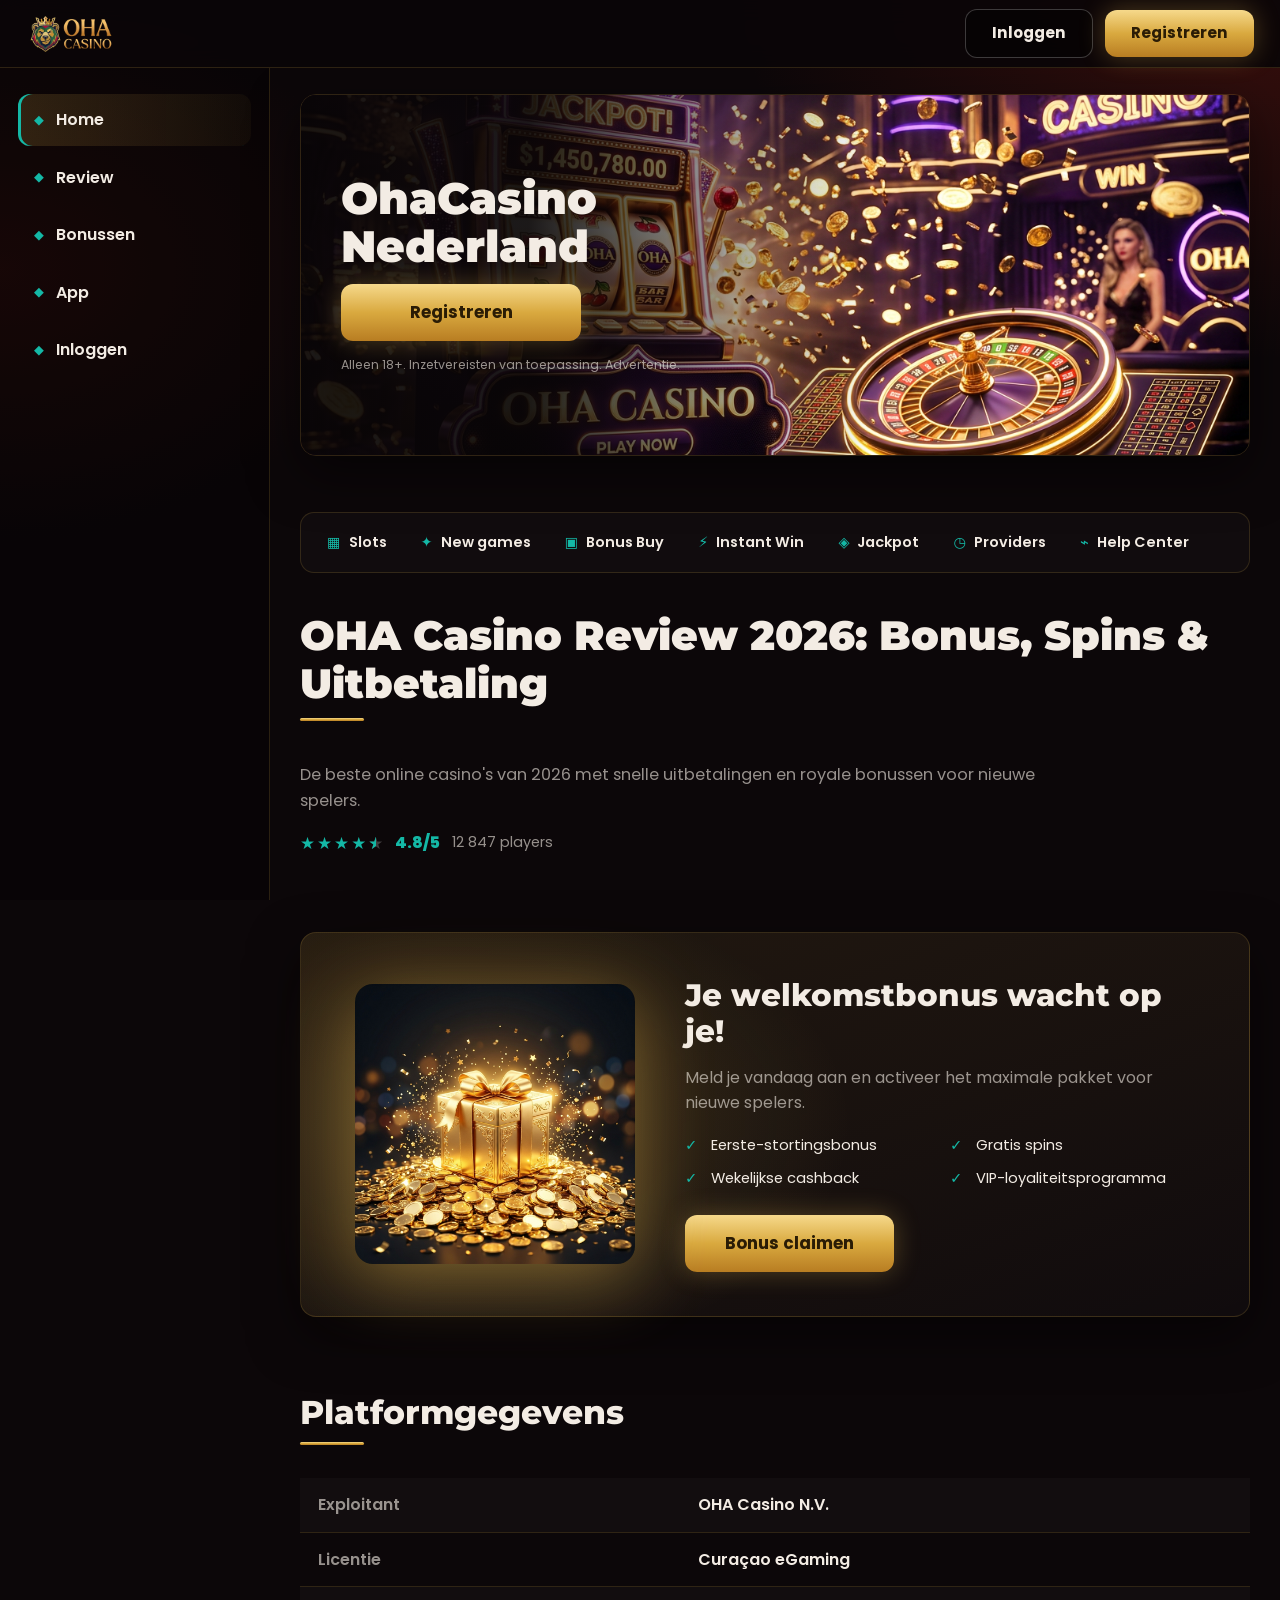
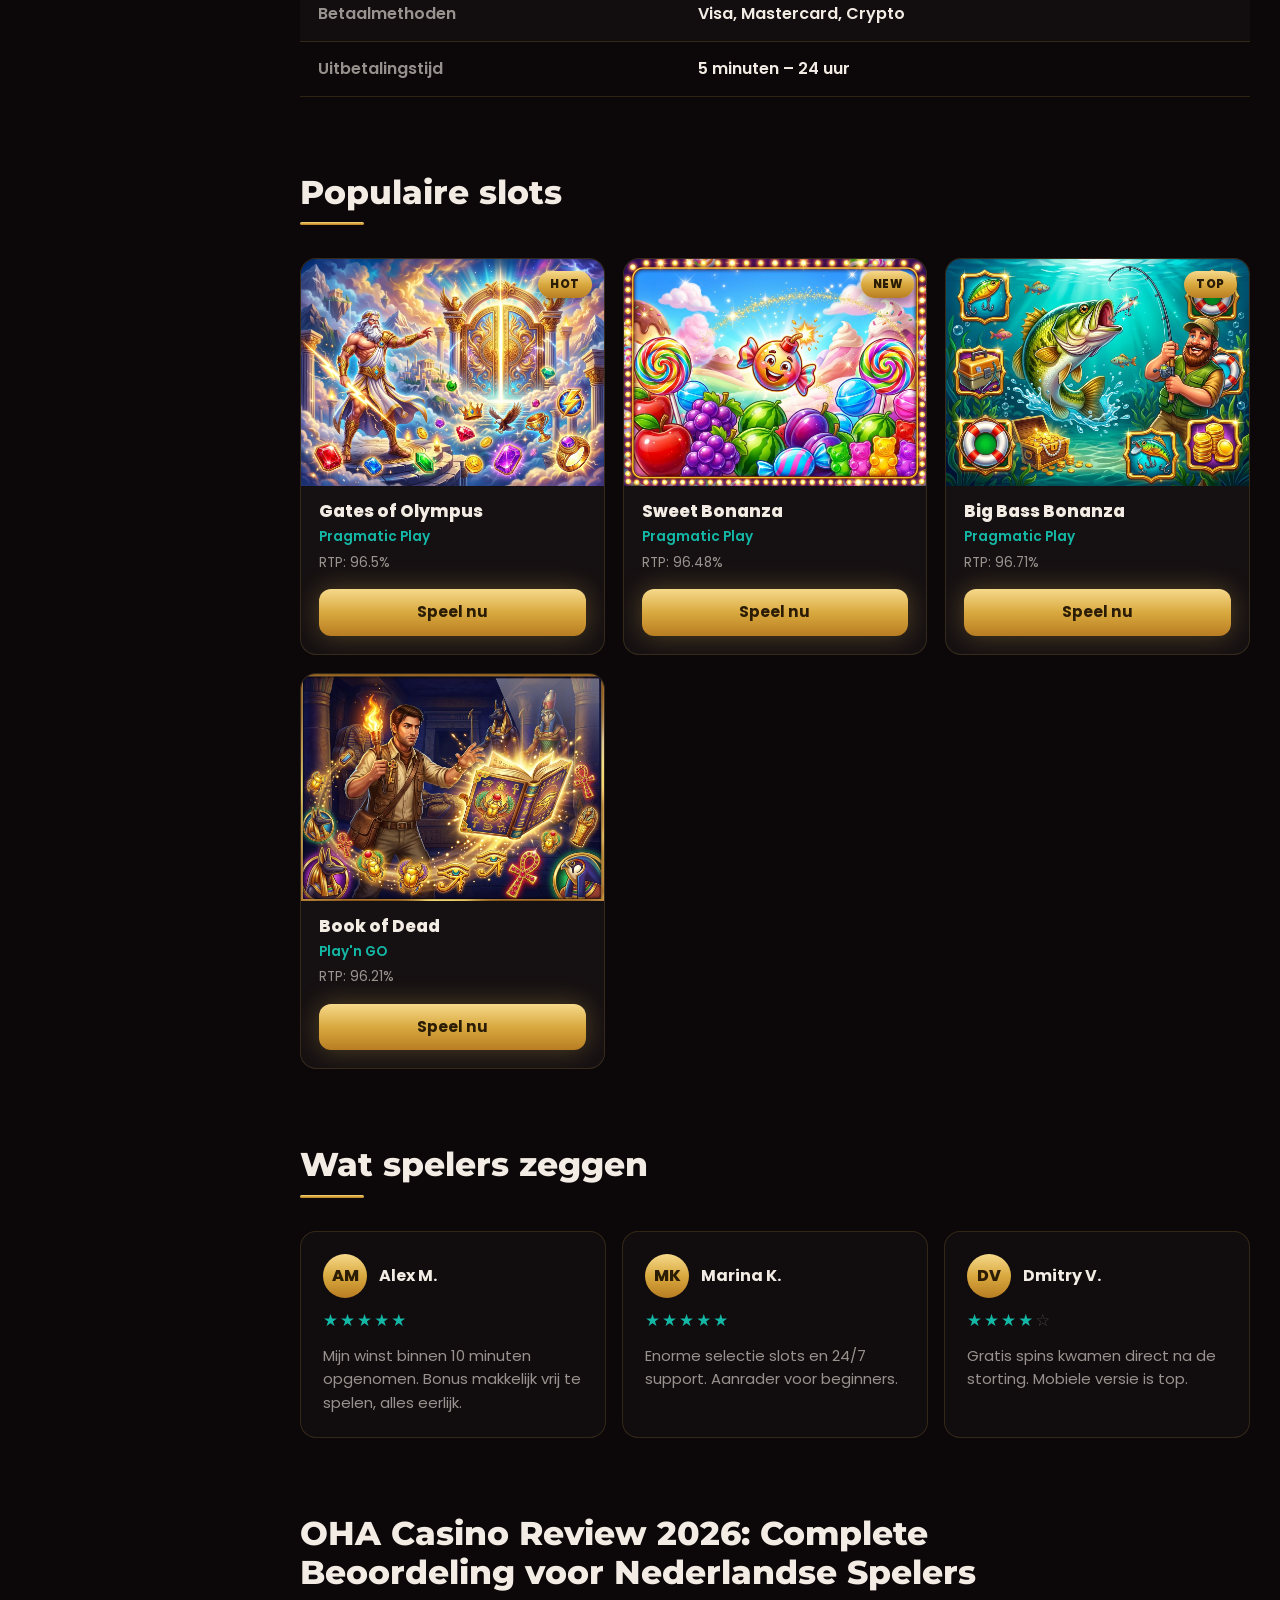
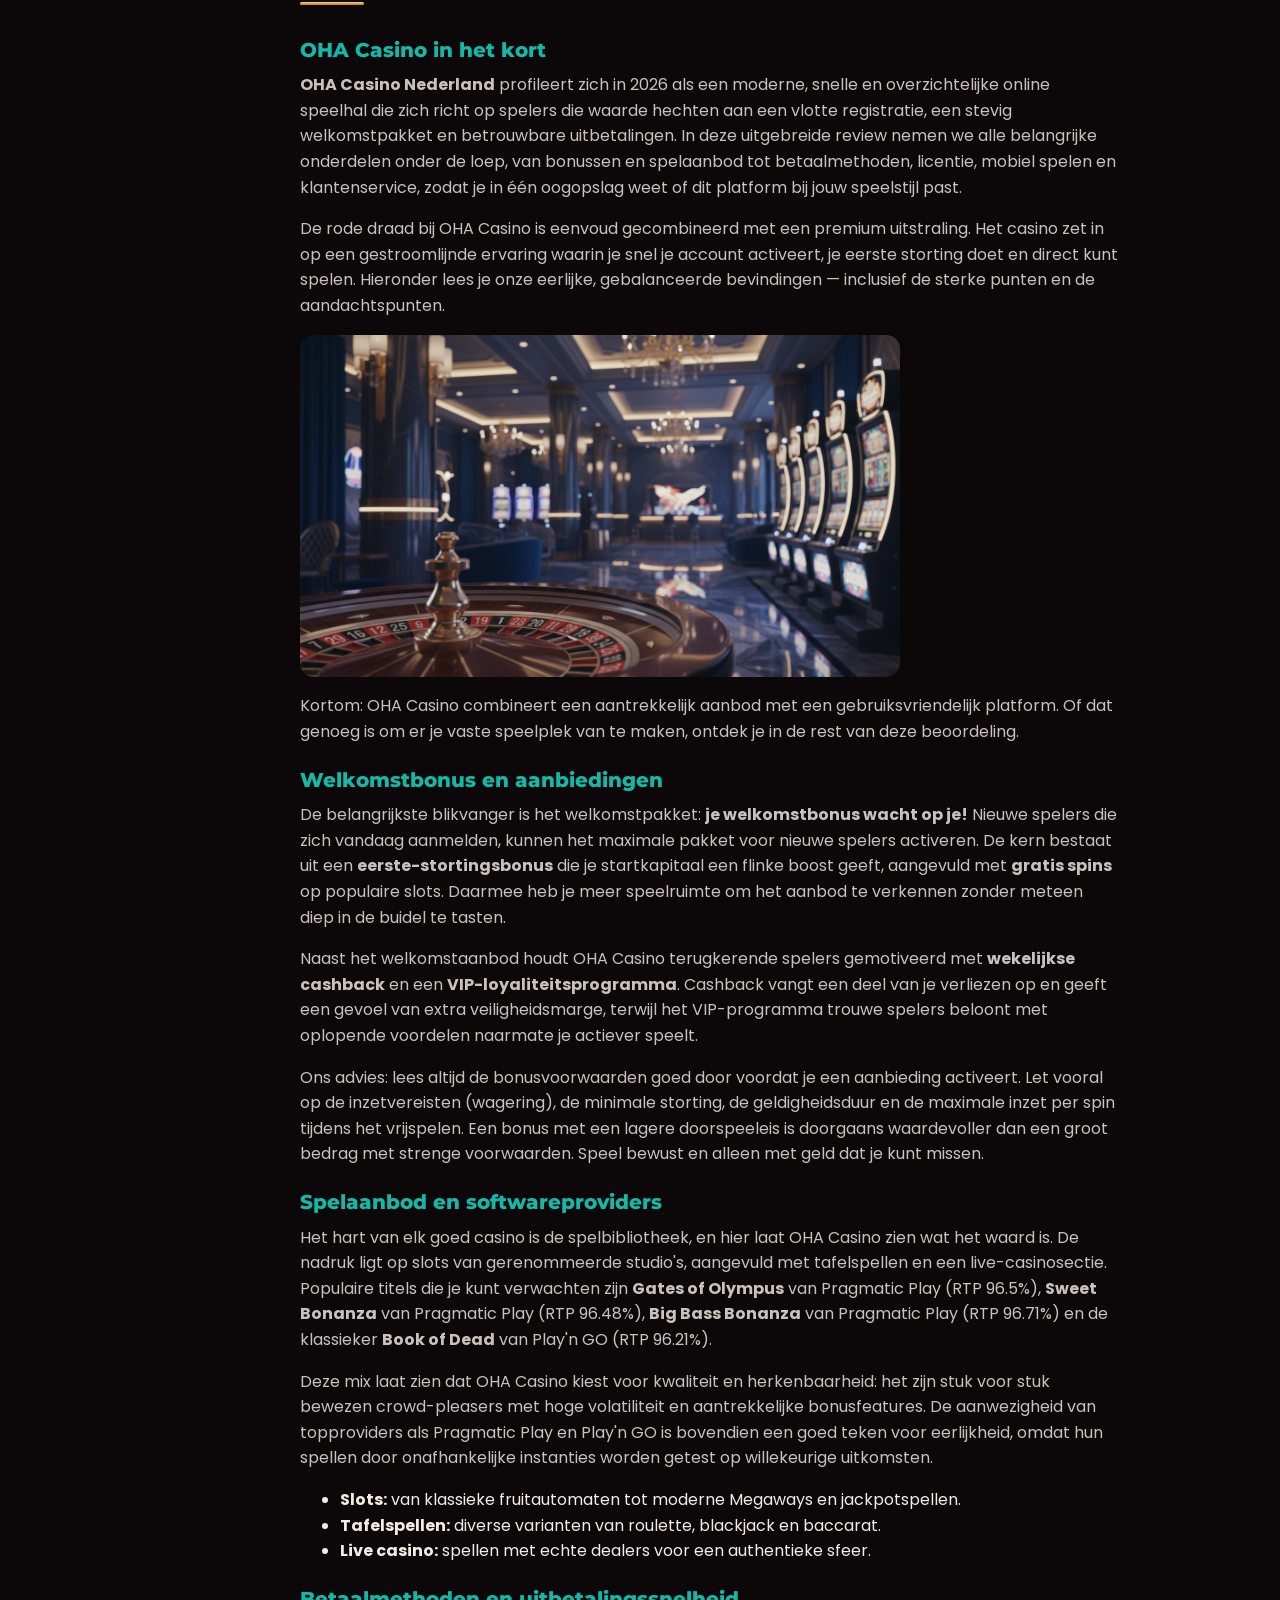
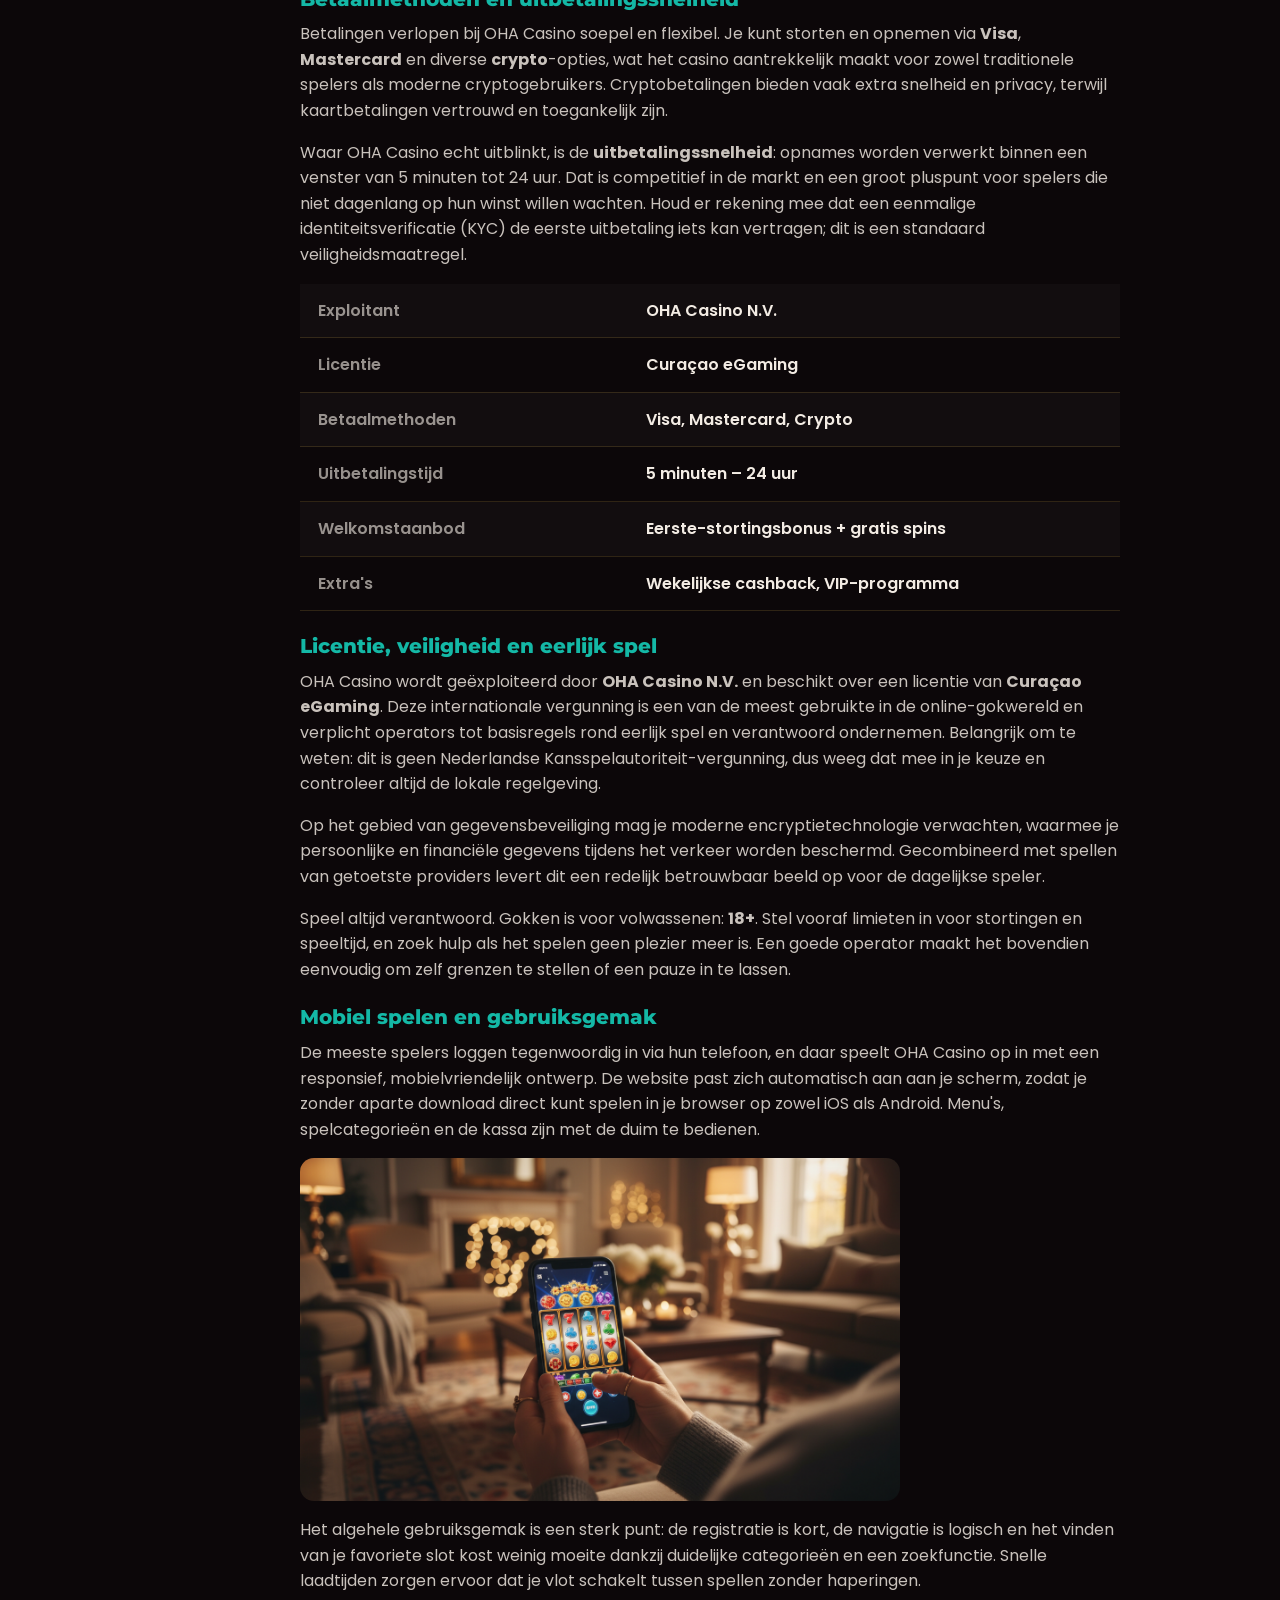
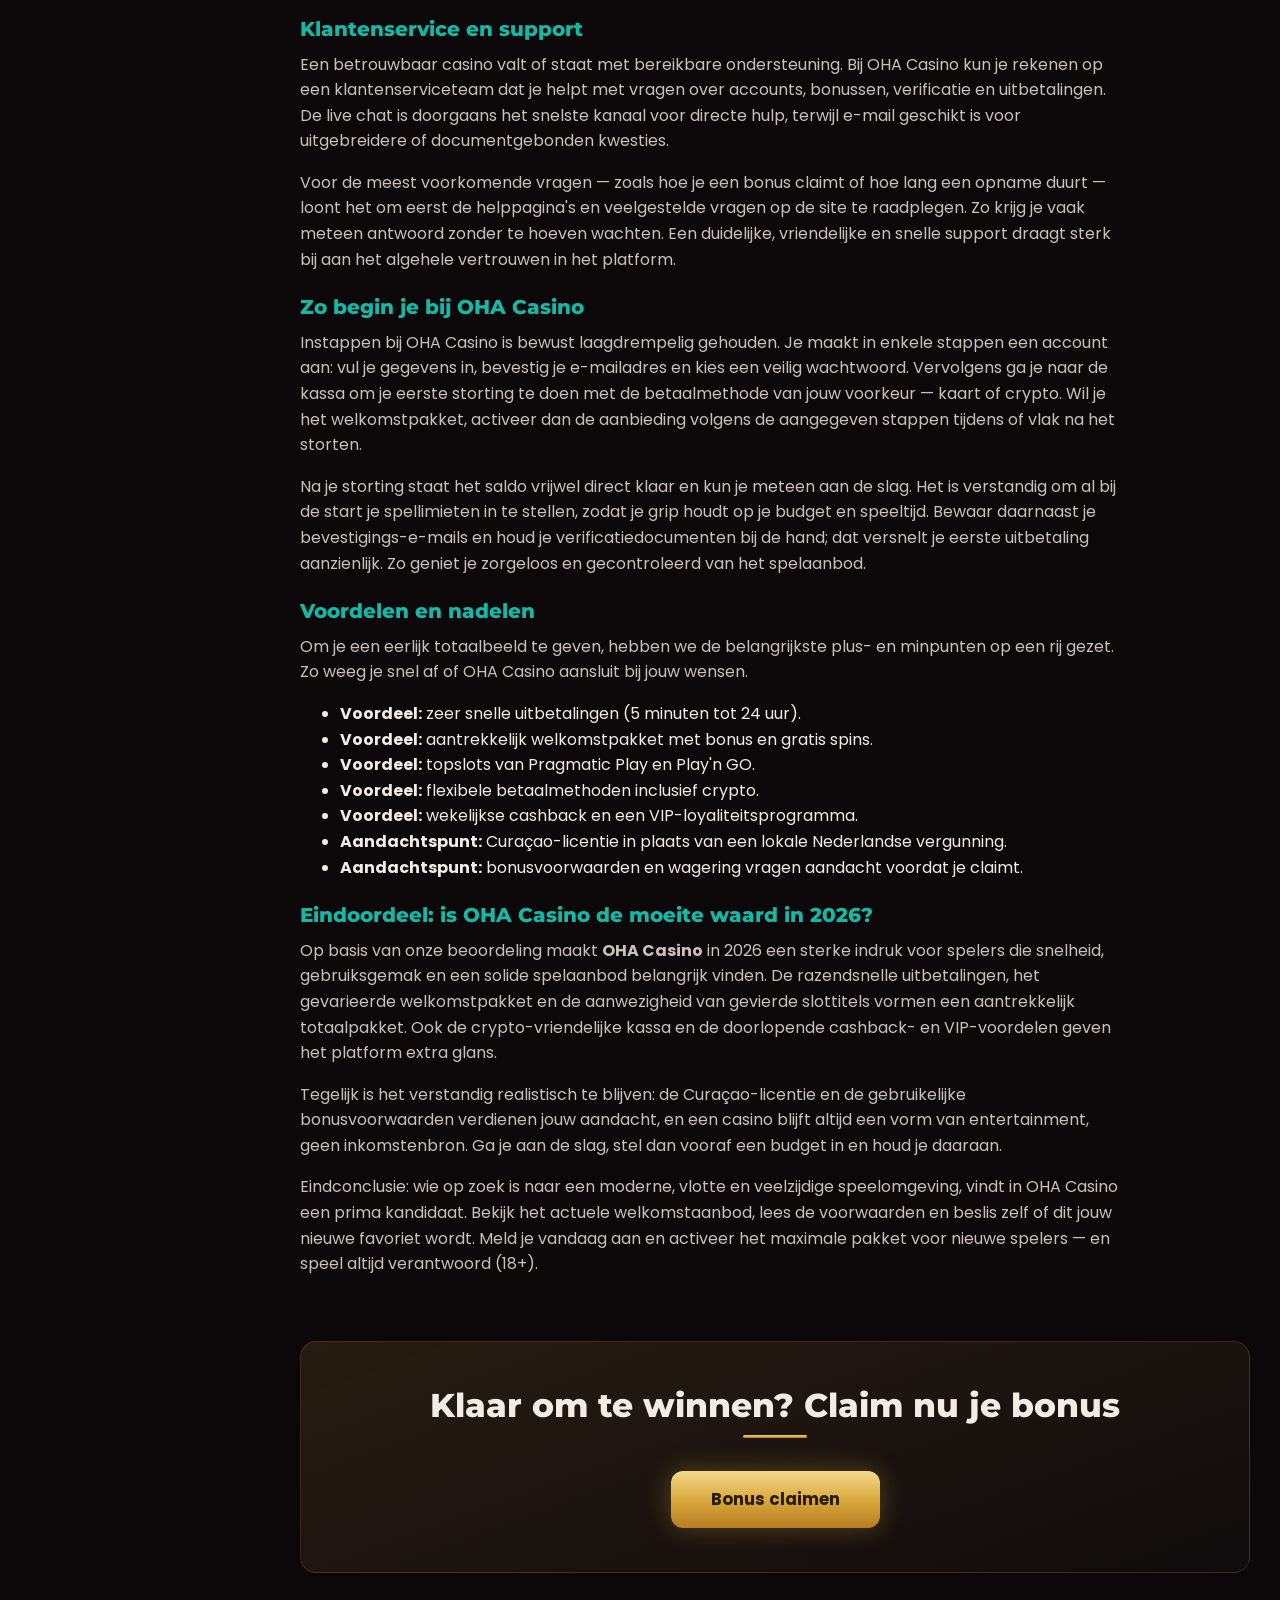
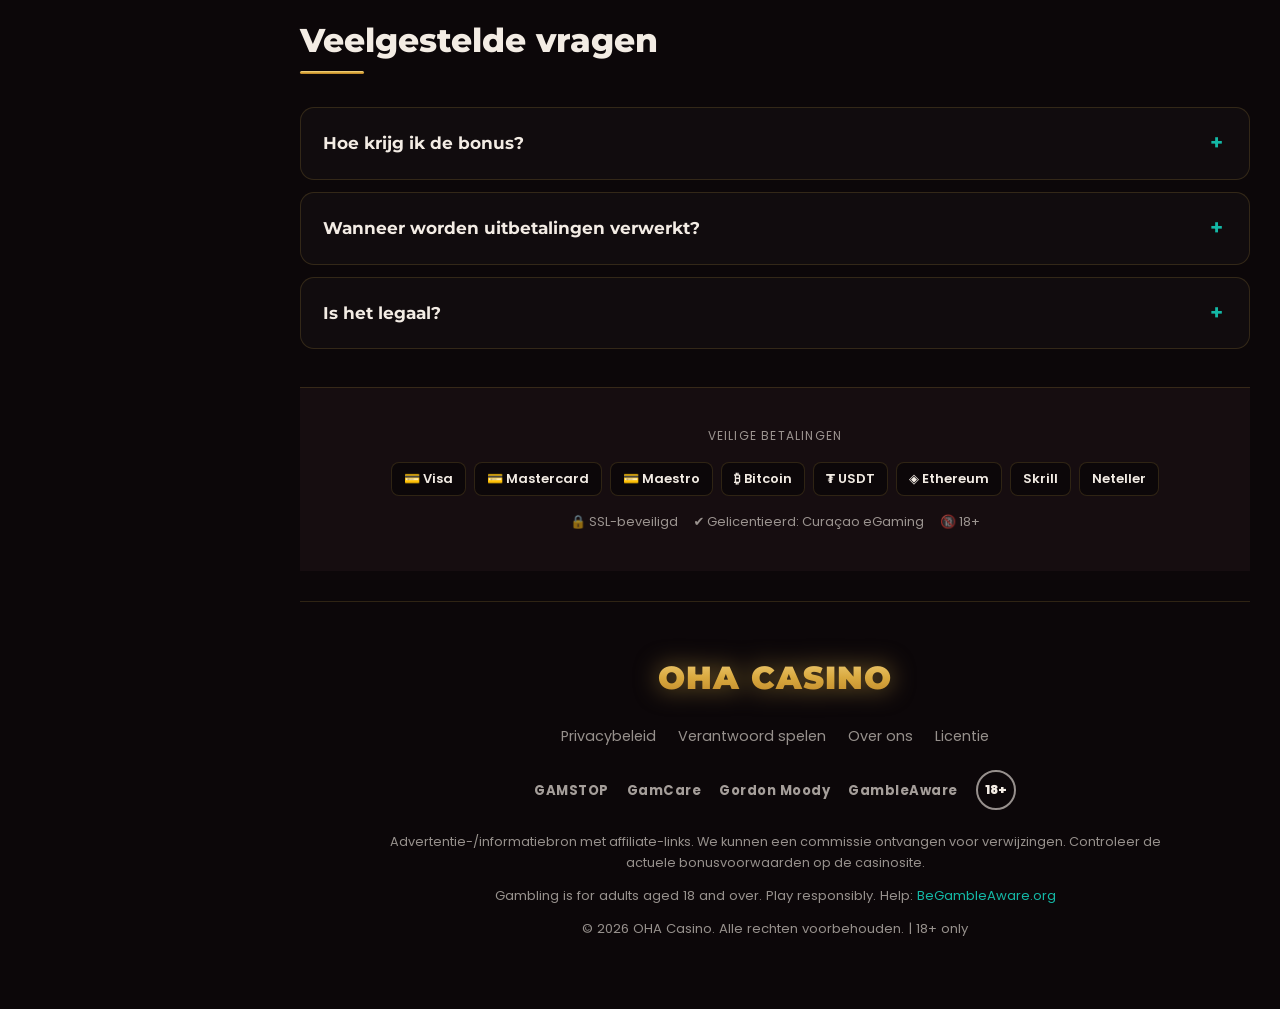
==== commit d85a2fa1: "Update index.html" ====
--- a/nl-nl/index.html
+++ b/nl-nl/index.html
@@ -23,7 +23,7 @@
   <meta name="twitter:description" content="Ontdek onze OHA Casino review 2026: welkomstbonus, gratis spins, snelle uitbetalingen en topslots. Meld je vandaag aan en pak je nieuwe spelerspakket nu!" />
   <meta name="twitter:image" content="https://ohacasinoreview.com/img/hero.png" />
   <script type="application/ld+json">{"@context":"https://schema.org","@graph":[{"@type":"Organization","name":"OHA Casino","description":"OHA Casino: eerlijke review 2026, welkomstbonus, snelle uitbetalingen en de beste gelicentieerde casino's. Registreer in een minuut.","url":"https://ohacasinoreview.com/","logo":"https://ohacasinoreview.com/img/logo.png"},{"@type":"FAQPage","mainEntity":[{"@type":"Question","name":"Hoe krijg ik de bonus?","acceptedAnswer":{"@type":"Answer","text":"Meld je aan via de knop en doe je eerste storting — de bonus wordt automatisch bijgeschreven."}},{"@type":"Question","name":"Wanneer worden uitbetalingen verwerkt?","acceptedAnswer":{"@type":"Answer","text":"Opnames duren meestal 5 minuten tot 24 uur."}},{"@type":"Question","name":"Is het legaal?","acceptedAnswer":{"@type":"Answer","text":"We vermelden alleen gelicentieerde casino's. Gokken is alleen voor 18+."}}]}]}</script>
-  <link rel="icon" href="img/favicon.png" />
+  <link rel="icon" href="/img/favicon.png" />
   <link rel="preconnect" href="https://fonts.googleapis.com" />
   <link rel="preconnect" href="https://fonts.gstatic.com" crossorigin />
   <link rel="stylesheet" href="https://fonts.googleapis.com/css2?family=Poppins:wght@400;500;600;700;800&family=Montserrat:wght@700;800;900&display=swap" />
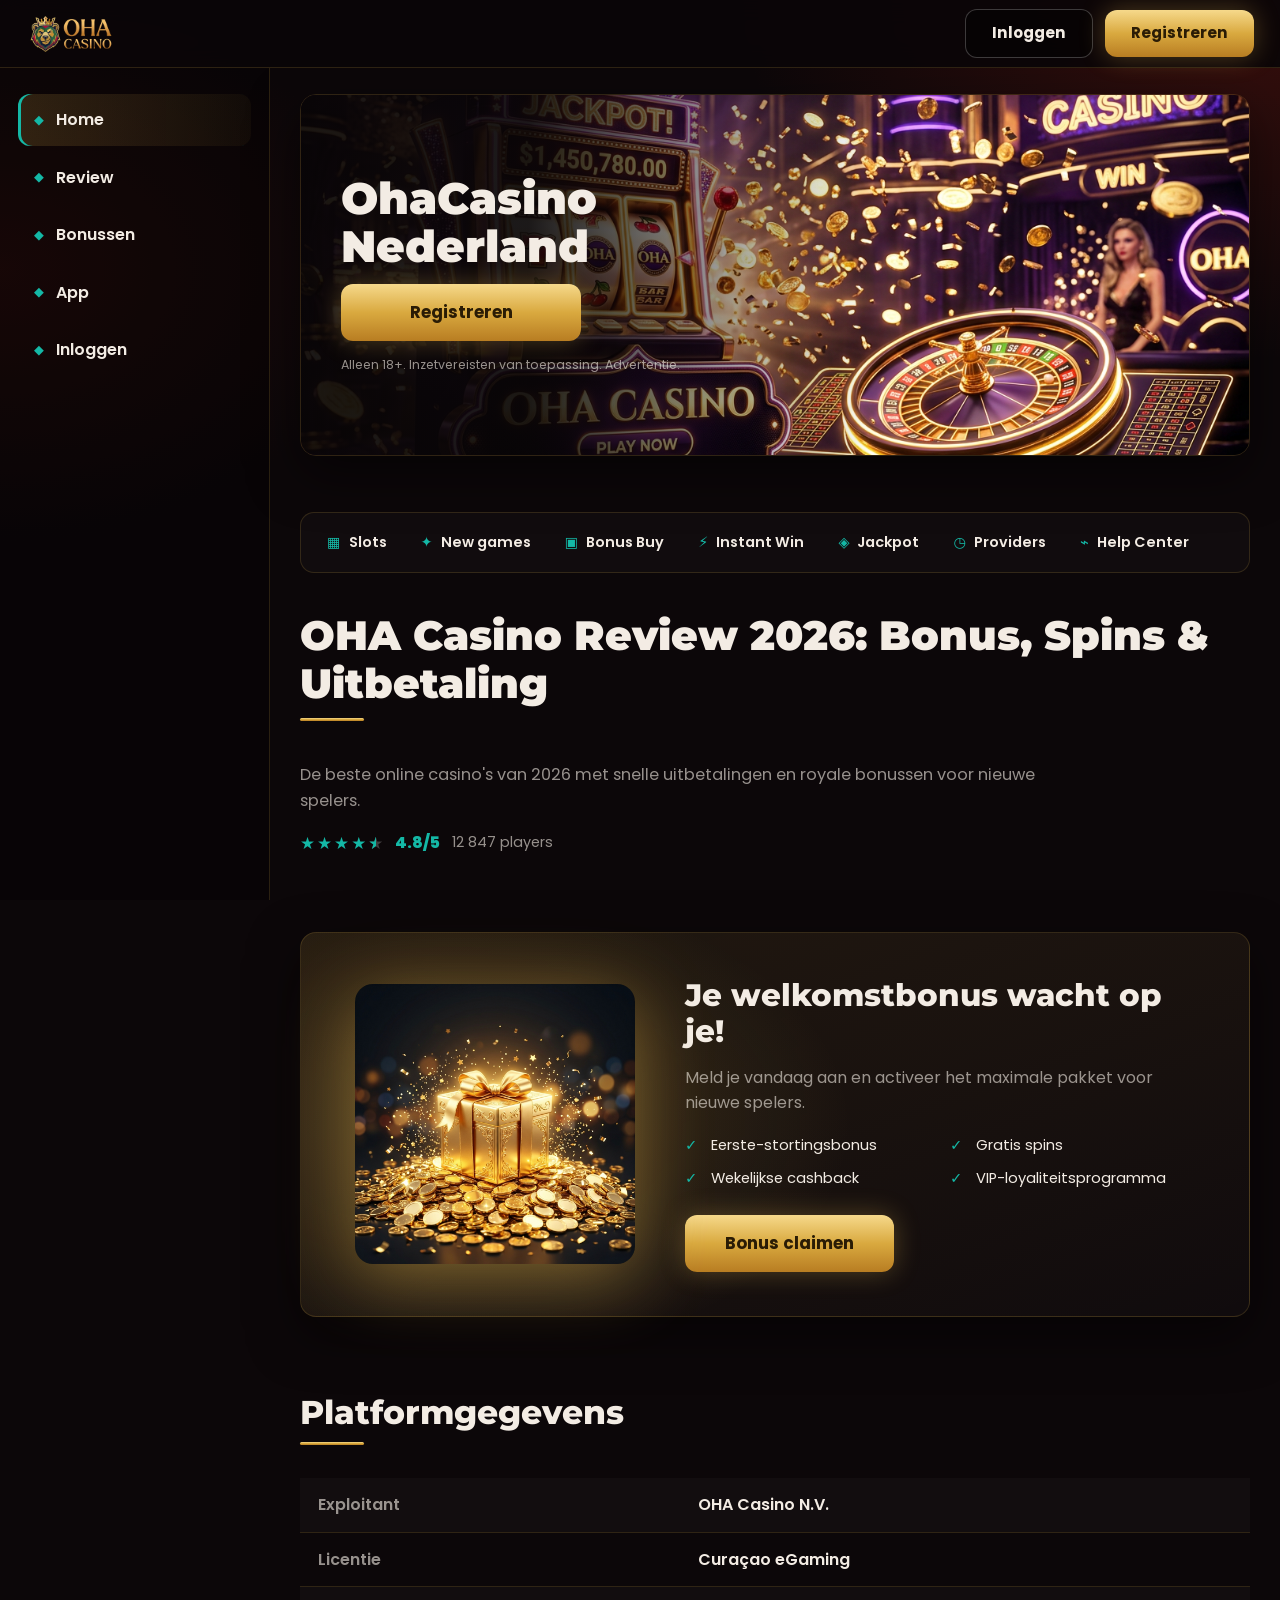
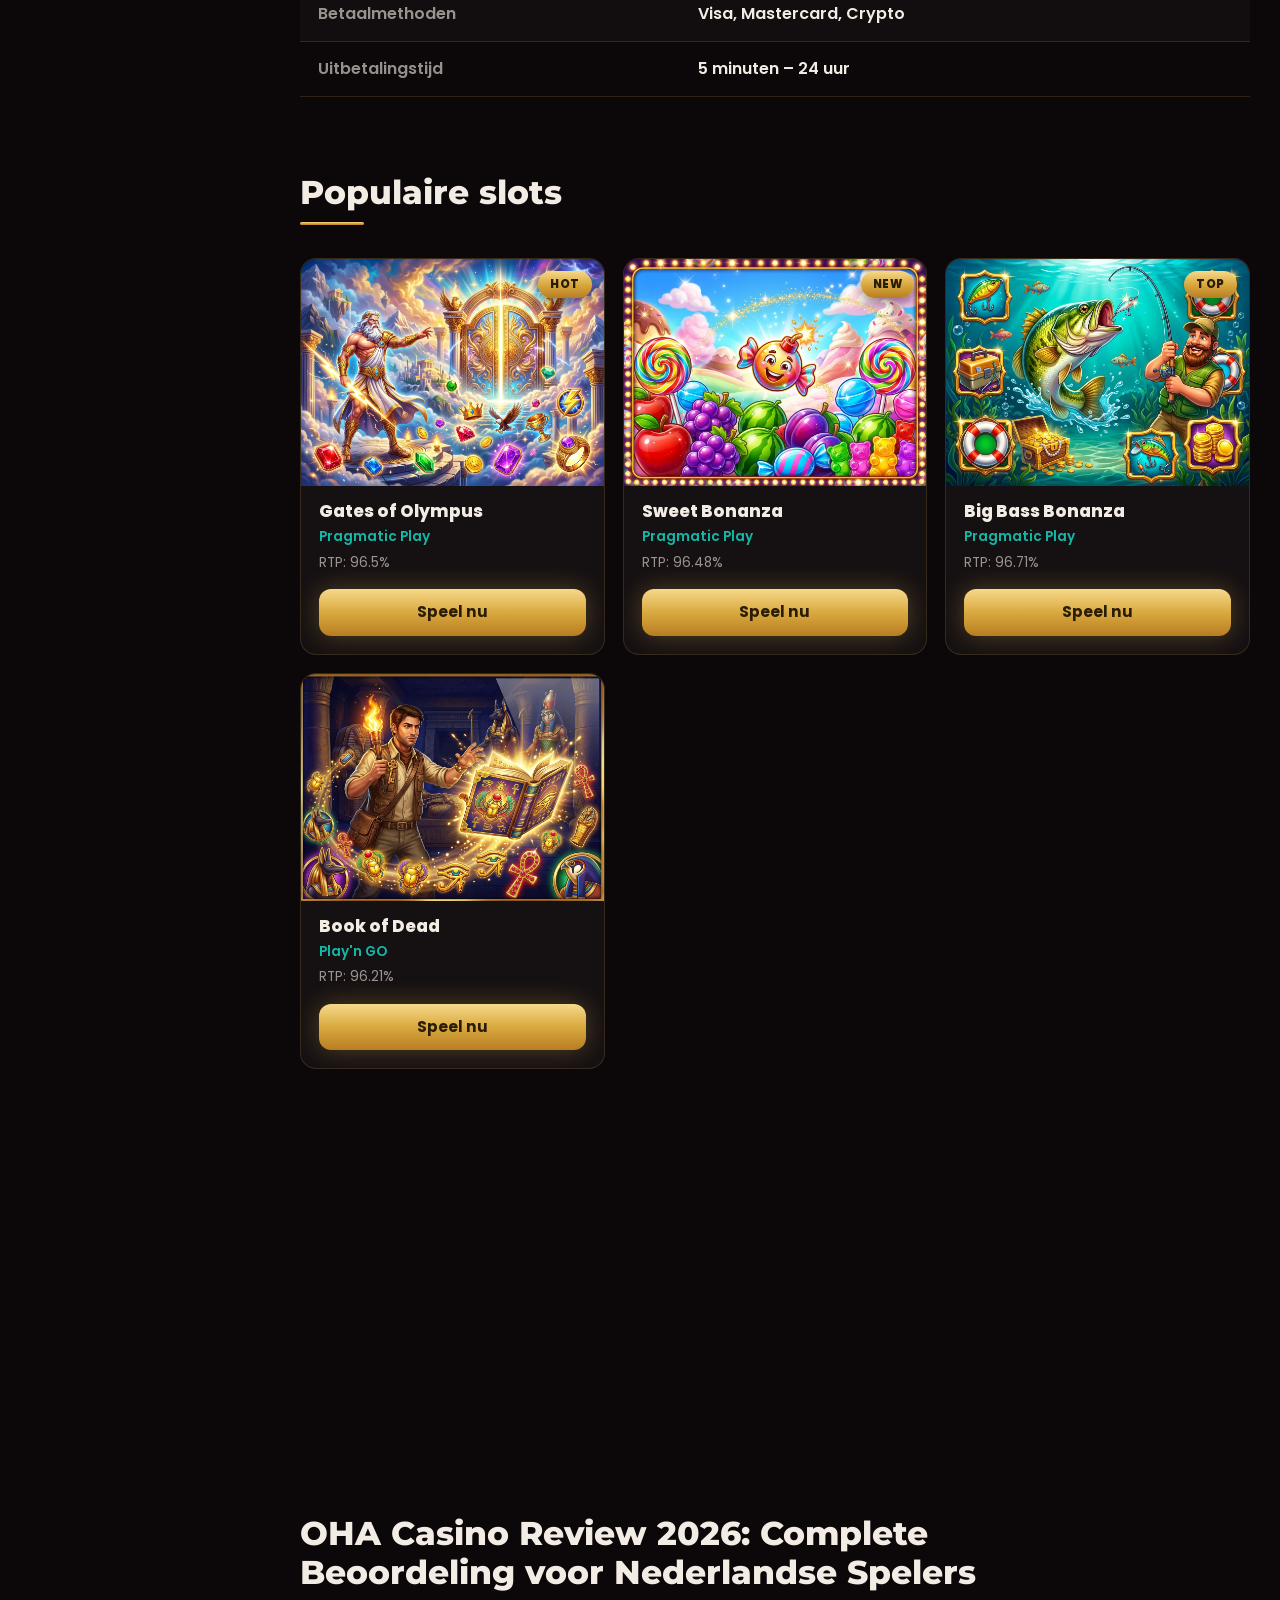
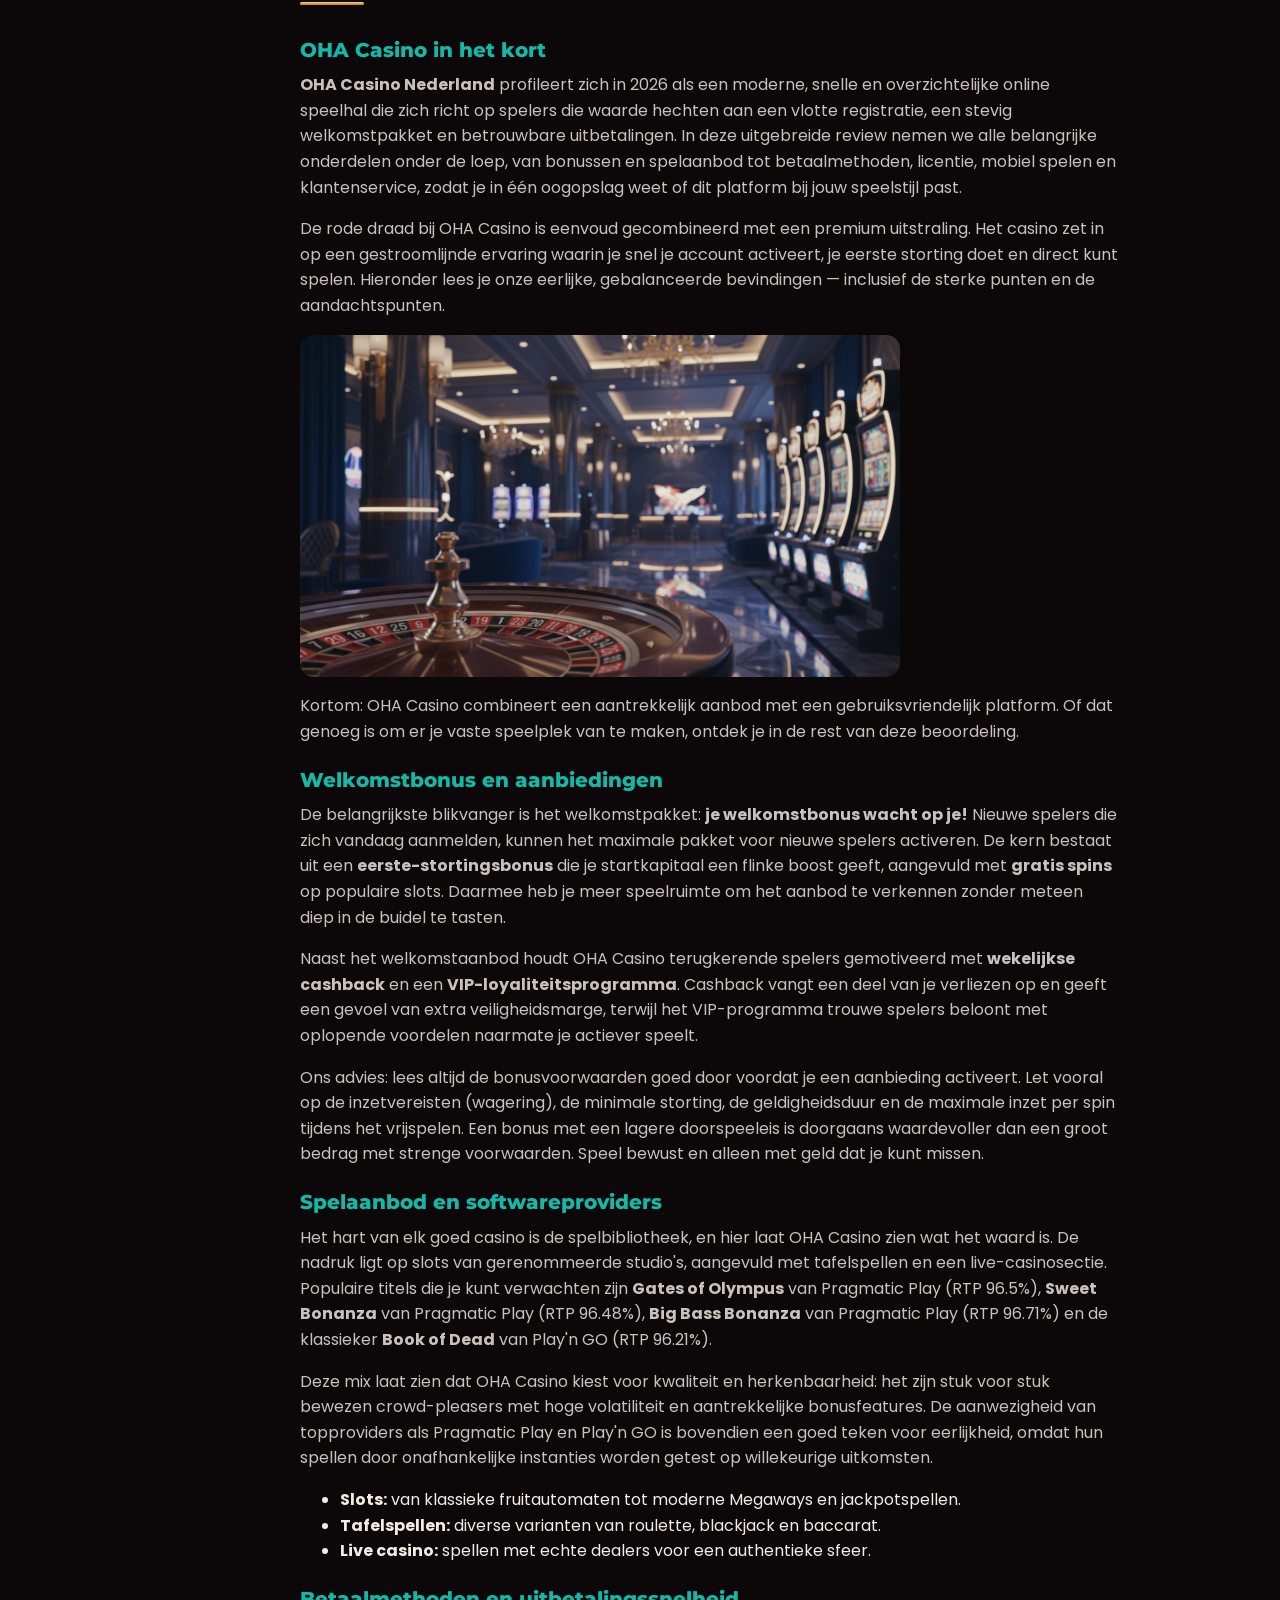
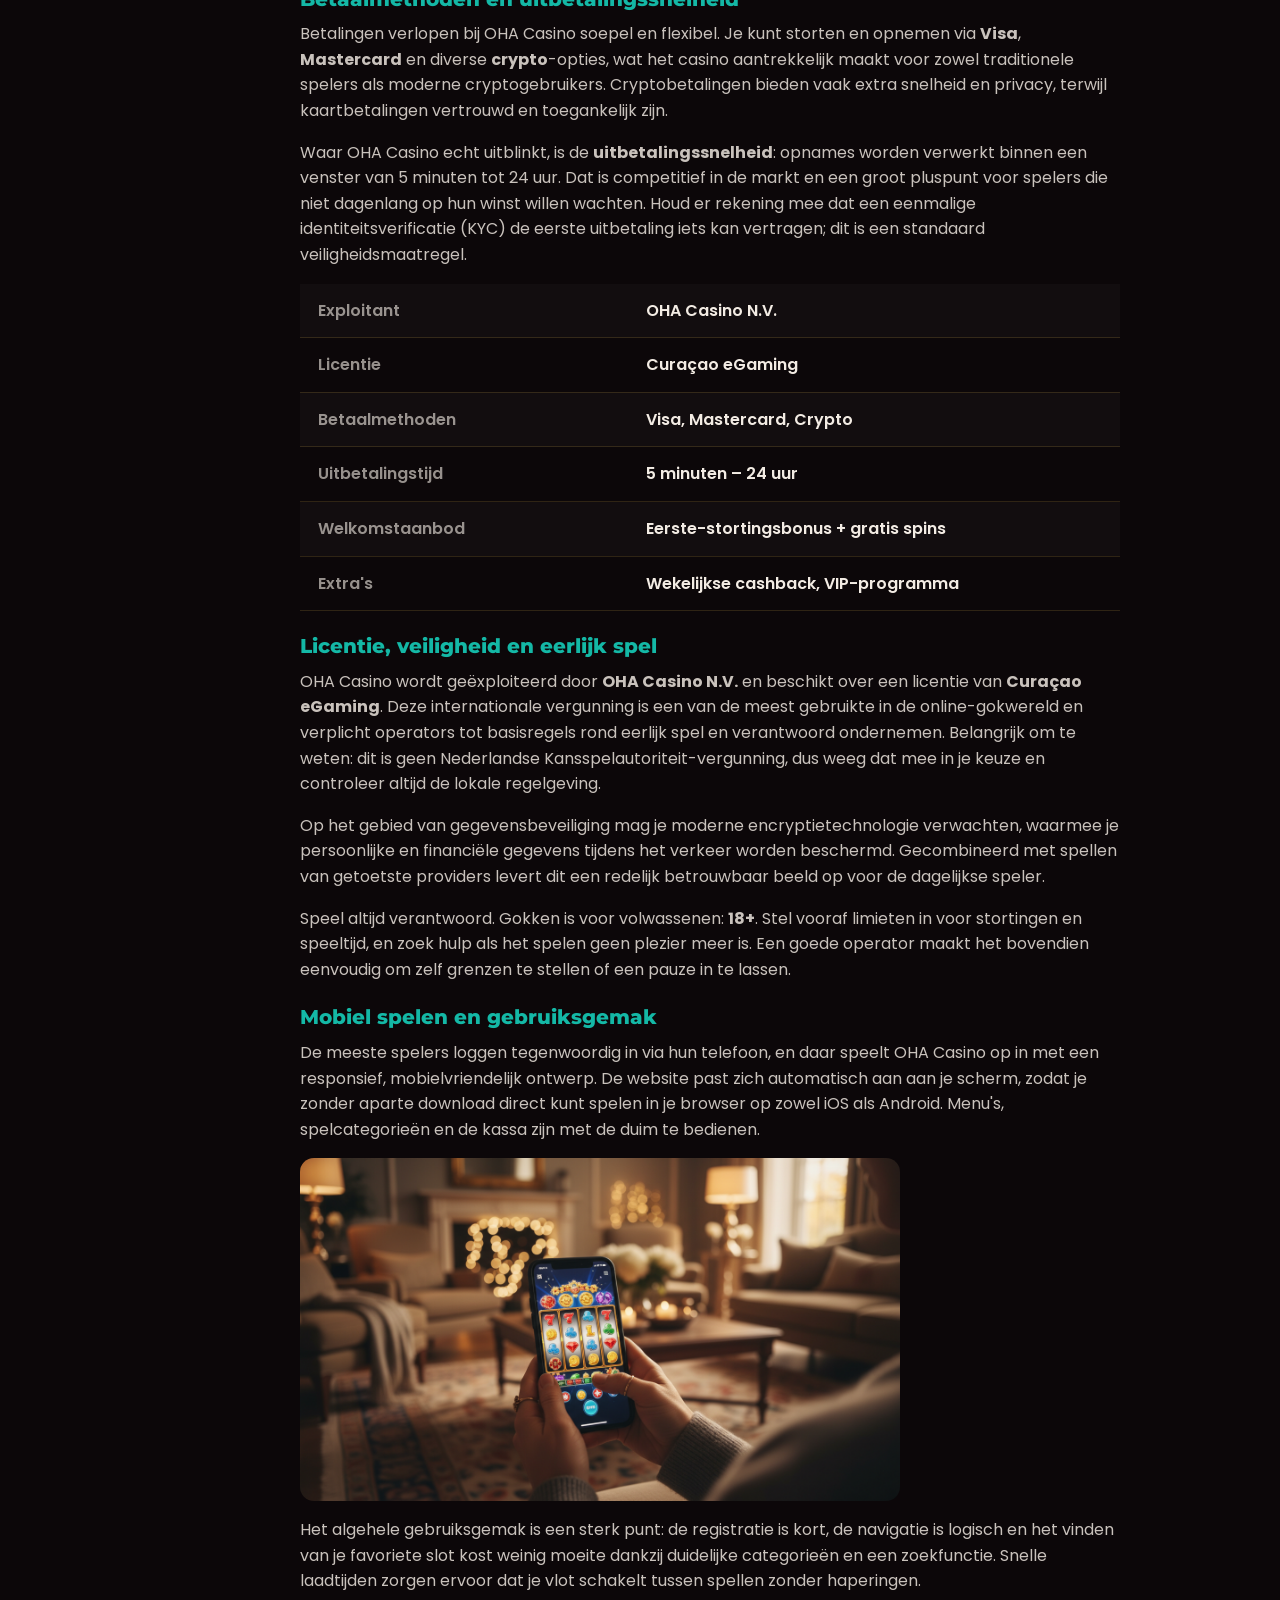
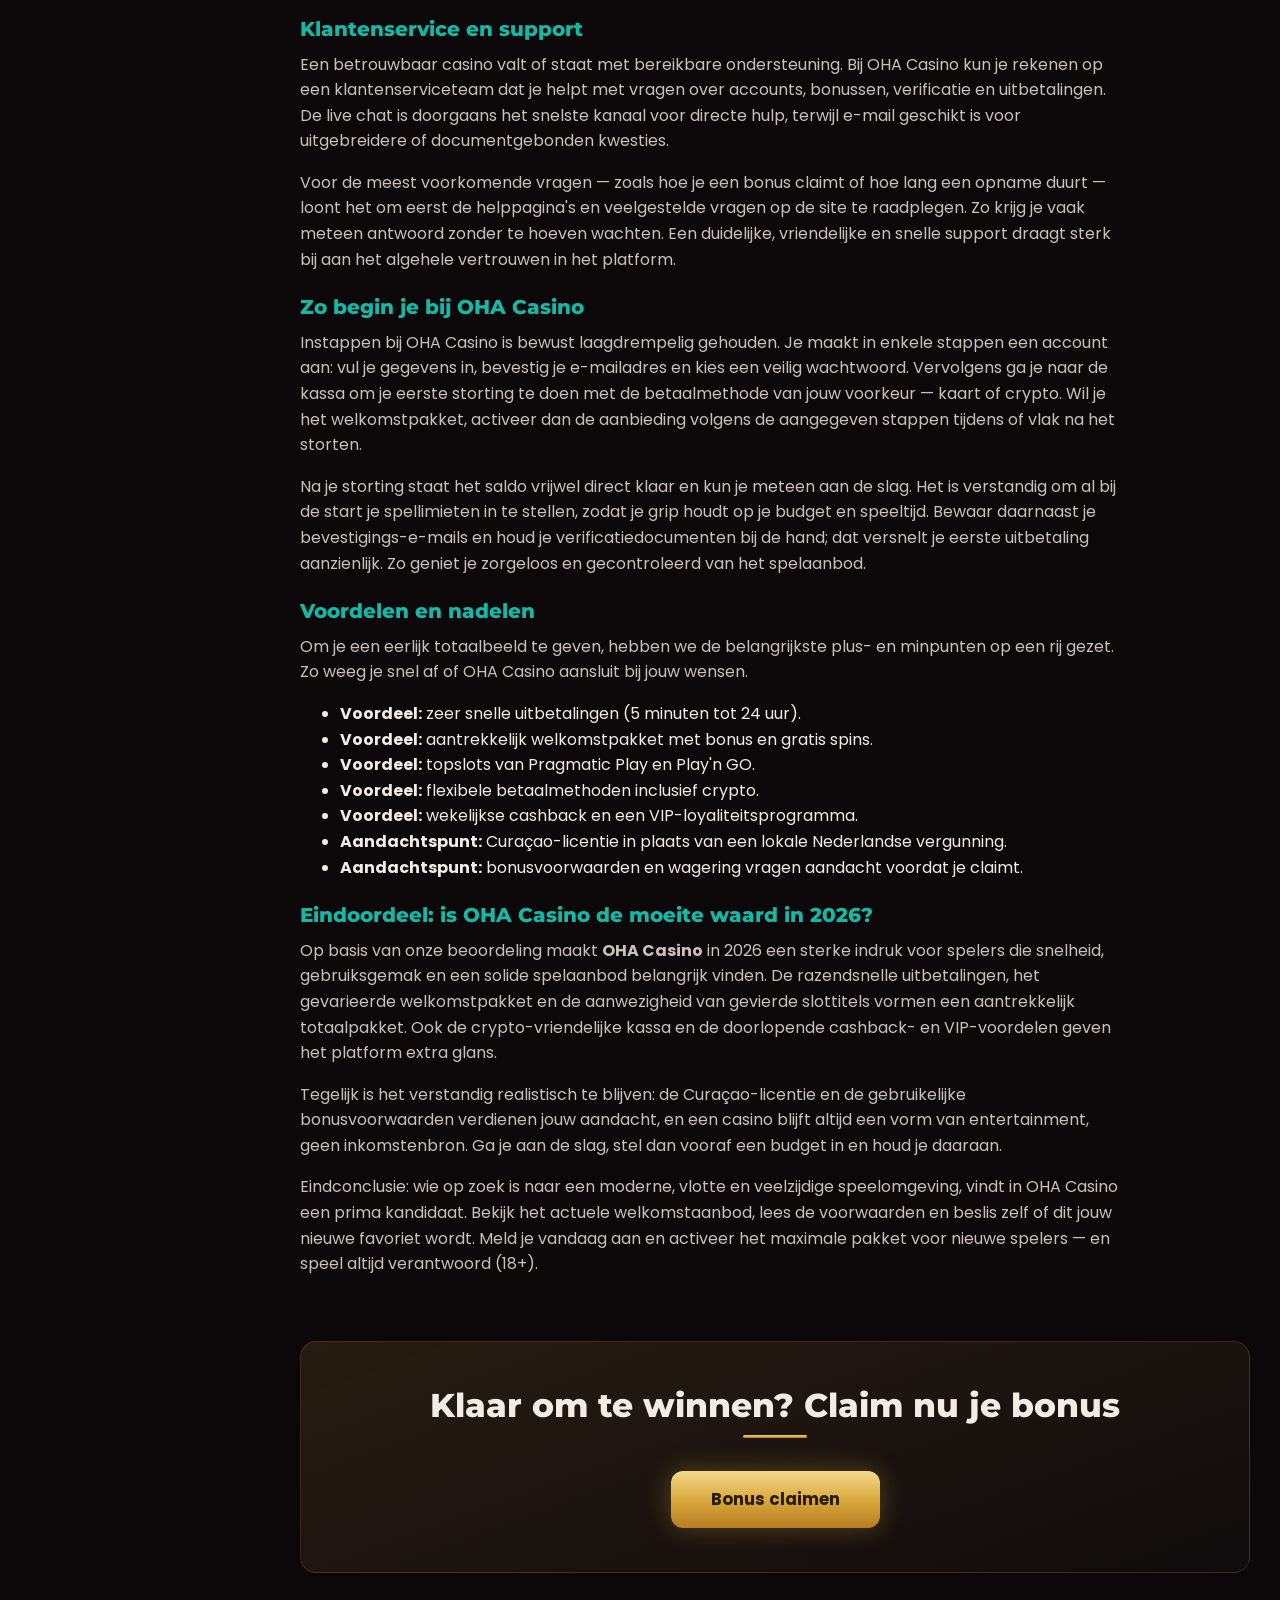
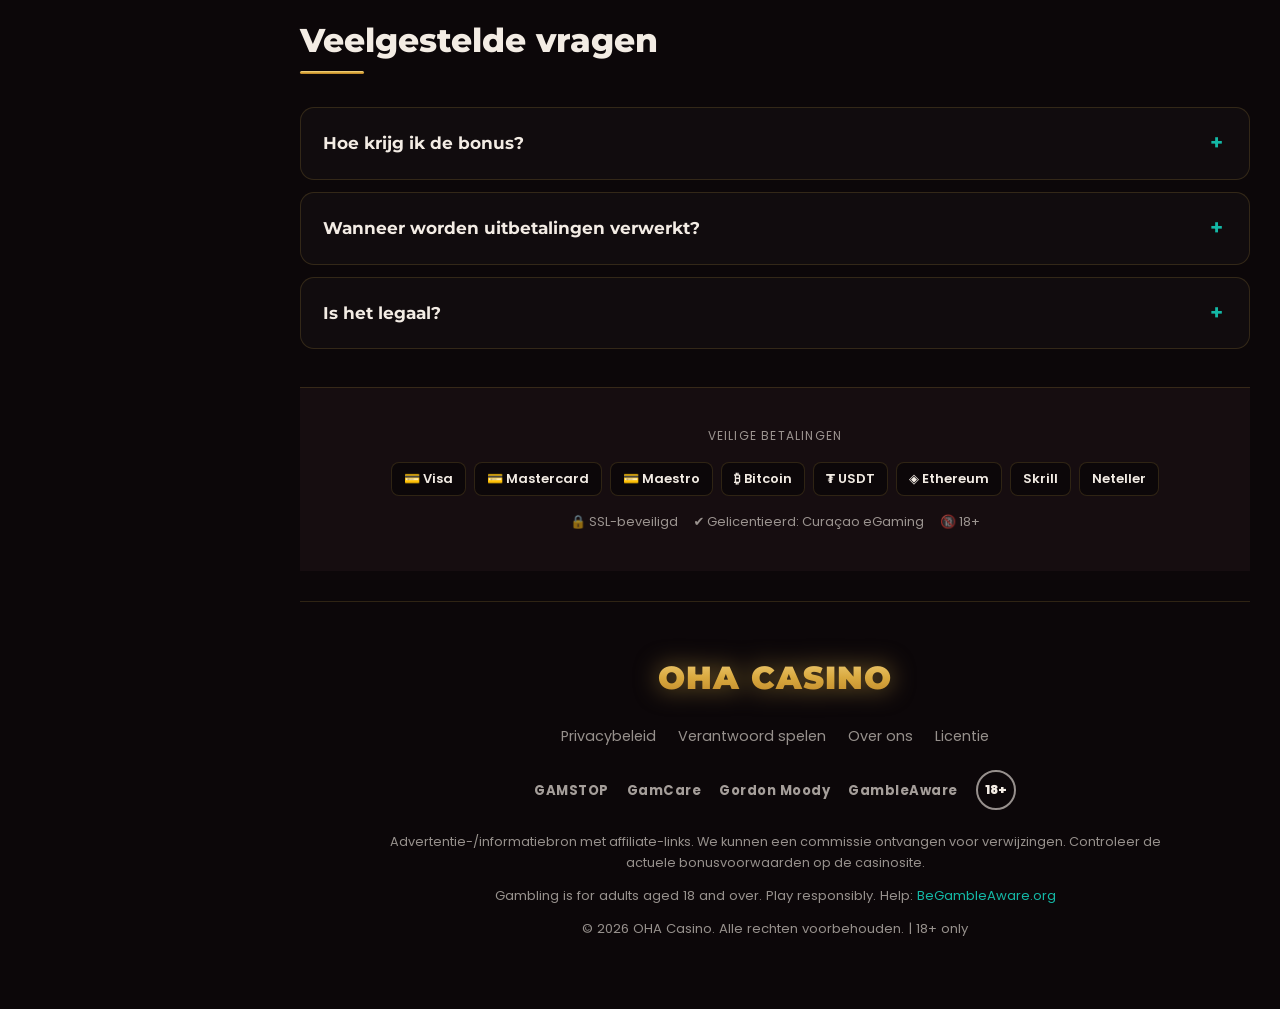
==== commit 4abe7cb9: "Drop-change" ====
--- a/nl-nl/index.html
+++ b/nl-nl/index.html
@@ -7,9 +7,9 @@
   <title>OHA Casino Review 2026: Bonus, Spins & Uitbetaling</title>
   <meta name="description" content="Ontdek onze OHA Casino review 2026: welkomstbonus, gratis spins, snelle uitbetalingen en topslots. Meld je vandaag aan en pak je nieuwe spelerspakket nu!" />
 
-  <link rel="canonical" href="https://www.drwooow.com/" />
-  <link rel="alternate" hreflang="x-default" href="https://www.drwooow.com/" />
-  <link rel="alternate" hreflang="nl-NL" href="https://ohacasinoreview.com/nl-nl/" />
+  <link rel="canonical" href="https://ohacasinoreview.com/" />
+  <link rel="alternate" hreflang="nl-NL" href="https://ohacasinoreview.com/" />
+  <link rel="alternate" hreflang="x-default" href="https://ohacasinoreview.com/nl-nl/" />
   
   <meta property="og:type" content="website" />
   <meta property="og:title" content="OHA Casino Review 2026: Bonus, Spins & Uitbetaling" />
